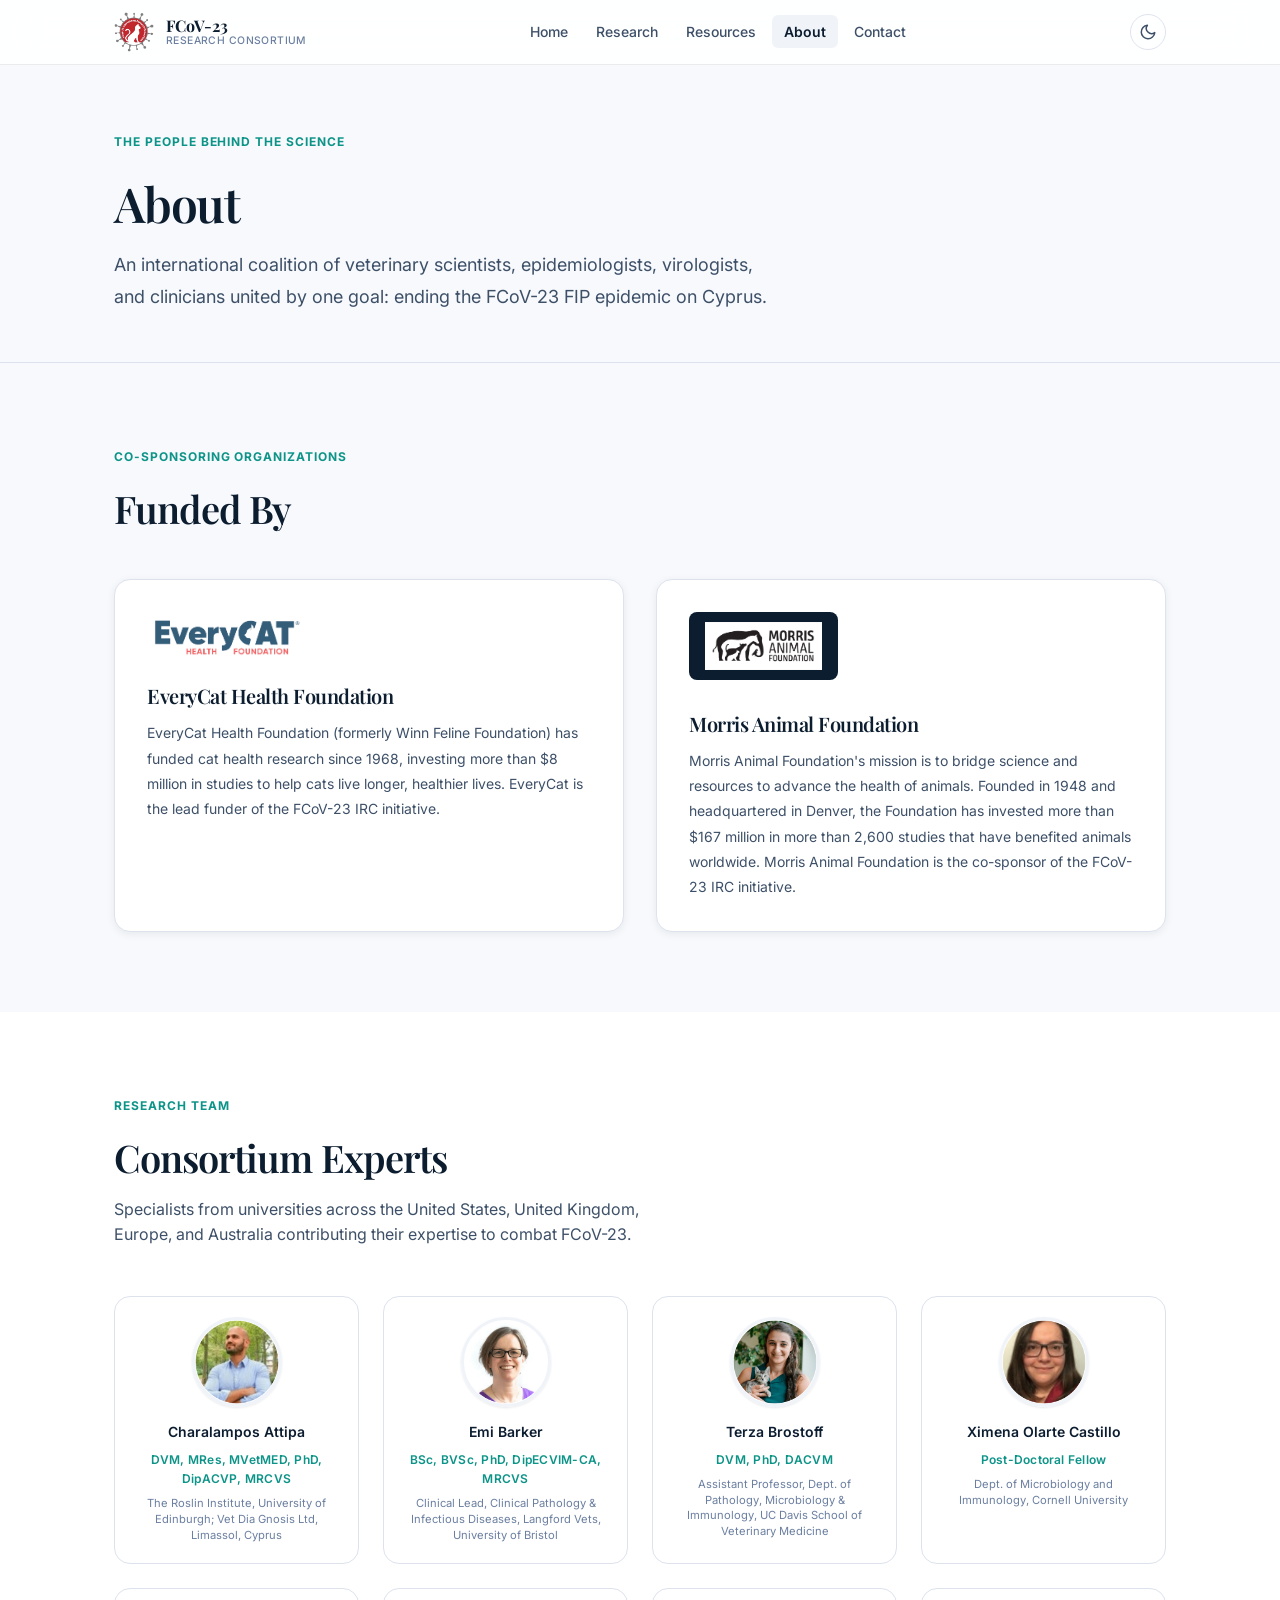
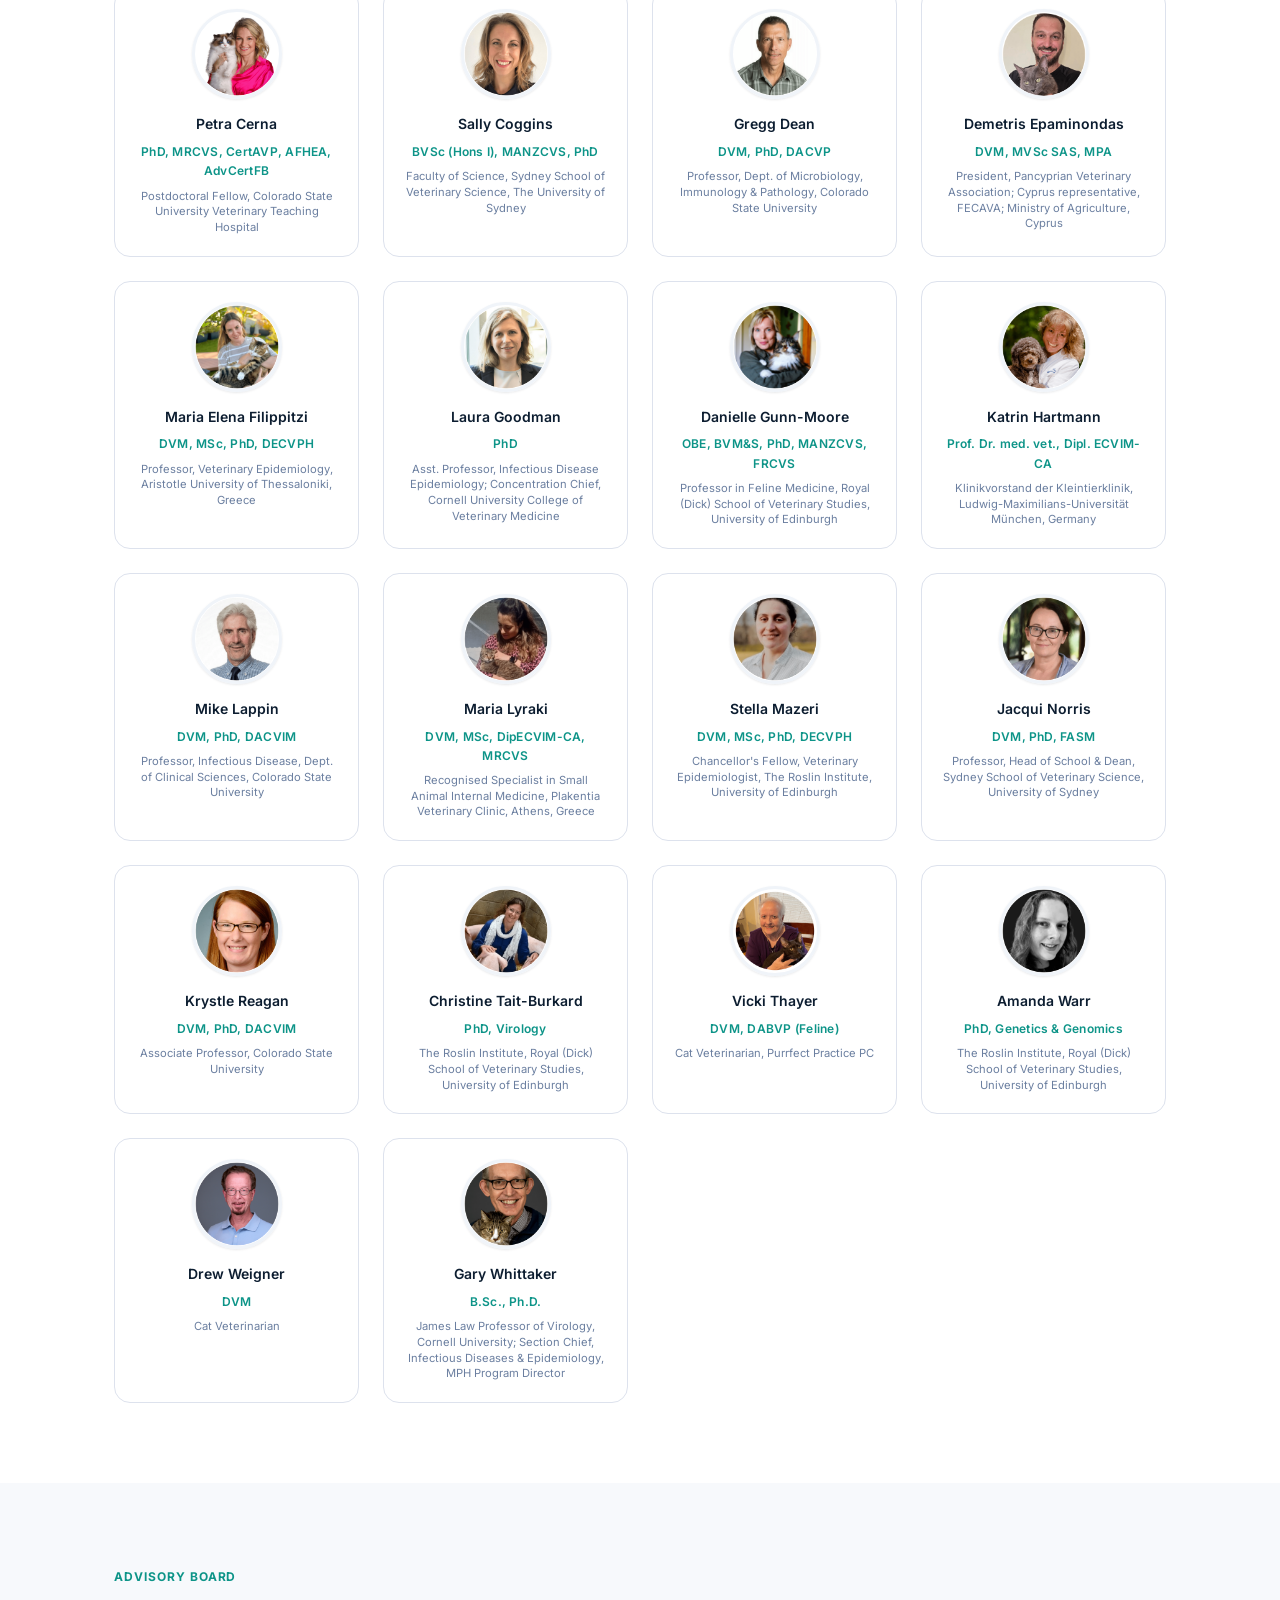
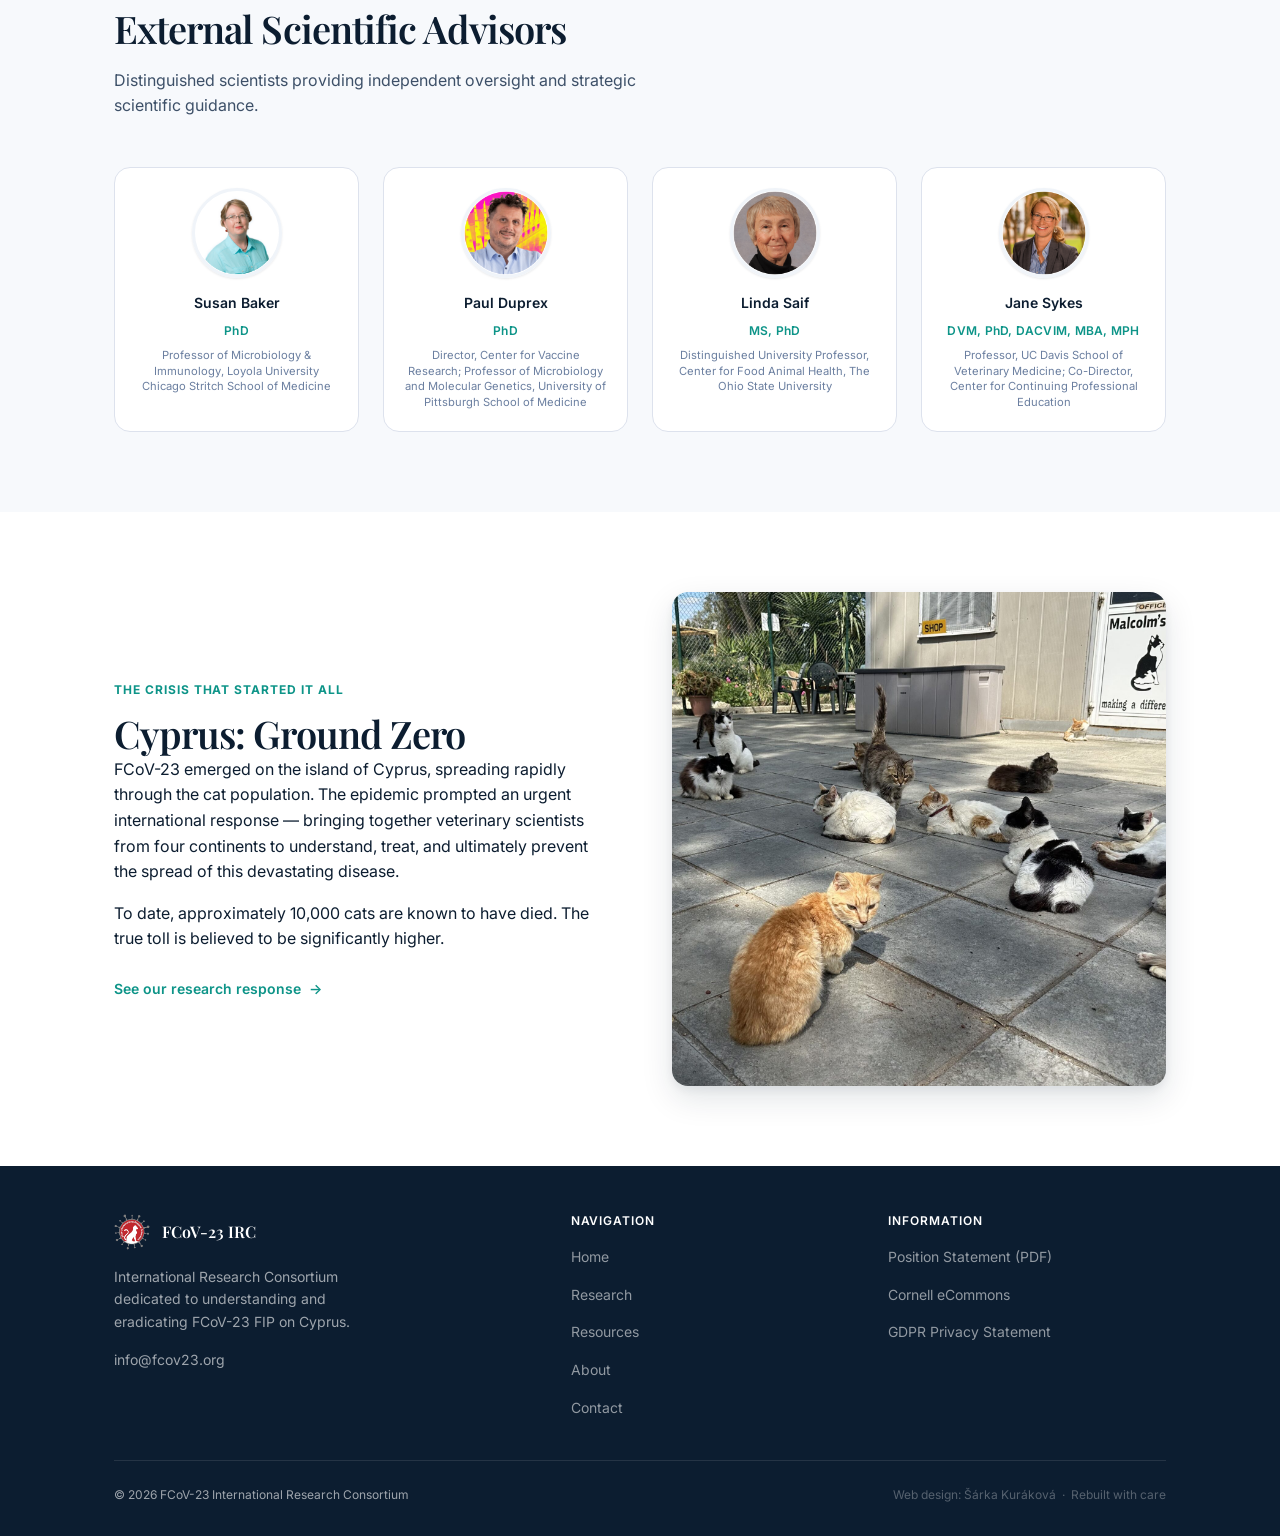
==== site/about.html @ 61767fc6 "Initial deploy: FCoV-23 IRC static site rebuild Clean static rebuild of fcov23.org — removes comprom" ====
<!DOCTYPE html>
<html lang="en" data-theme="light">
<head>
  <meta charset="UTF-8">
  <meta name="viewport" content="width=device-width, initial-scale=1">
  <title>About — FCoV-23 International Research Consortium</title>
  <meta name="description" content="Meet the 22+ international veterinary experts and scientific advisors forming the FCoV-23 International Research Consortium, co-sponsored by EveryCat and Morris Animal Foundation.">
  <meta property="og:title" content="About — FCoV-23 International Research Consortium">
  <meta property="og:description" content="Meet the international coalition of veterinary scientists united to end the FCoV-23 FIP epidemic on Cyprus.">
  <meta property="og:type" content="website">
  <meta property="og:url" content="https://fcov23.org/about.html">
  <meta property="og:image" content="https://fcov23.org/assets/images/Navrh-bez-nazvu-2-1.png">
  <meta property="og:site_name" content="FCoV-23 International Research Consortium">
  <meta name="theme-color" content="#0c1d30">
  <link rel="icon" href="assets/images/cropped-Navrh-bez-nazvu-2-1.png" type="image/png">
  <link rel="preconnect" href="https://fonts.googleapis.com">
  <link rel="preconnect" href="https://fonts.gstatic.com" crossorigin>
  <link rel="stylesheet" href="https://fonts.googleapis.com/css2?family=Inter:wght@300;400;500;600;700&family=Playfair+Display:ital,wght@0,500;0,600;0,700;1,500;1,600&display=swap">
  <link rel="stylesheet" href="assets/css/main.css">
  <link rel="stylesheet" href="assets/css/components.css">
  <script>(function(){var t=localStorage.getItem('fcov23-theme')||(window.matchMedia('(prefers-color-scheme: dark)').matches?'dark':'light');document.documentElement.setAttribute('data-theme',t);})();</script>
</head>
<body>

<nav class="site-nav" role="navigation" aria-label="Main navigation">
  <div class="container nav-inner">
    <a href="index.html" class="nav-logo" aria-label="FCoV-23 Home">
      <img src="assets/images/Navrh-bez-nazvu-2-1.png" alt="FCoV-23 IRC Logo" width="40" height="40">
      <div class="nav-logo-text">
        <span class="nav-logo-name">FCoV-23</span>
        <span class="nav-logo-sub">Research Consortium</span>
      </div>
    </a>
    <ul class="nav-links" id="nav-menu" role="list">
      <li><a href="index.html">Home</a></li>
      <li><a href="research.html">Research</a></li>
      <li><a href="resources.html">Resources</a></li>
      <li><a href="about.html" aria-current="page">About</a></li>
      <li><a href="contact.html">Contact</a></li>
    </ul>
    <div class="nav-actions">
      <button class="theme-toggle" aria-label="Switch to dark mode">
        <svg class="icon-moon" xmlns="http://www.w3.org/2000/svg" fill="none" viewBox="0 0 24 24" stroke="currentColor" stroke-width="2" aria-hidden="true"><path stroke-linecap="round" stroke-linejoin="round" d="M21 12.79A9 9 0 1111.21 3 7 7 0 0021 12.79z"/></svg>
        <svg class="icon-sun" xmlns="http://www.w3.org/2000/svg" fill="none" viewBox="0 0 24 24" stroke="currentColor" stroke-width="2" aria-hidden="true"><circle cx="12" cy="12" r="5"/><path stroke-linecap="round" d="M12 1v2M12 21v2M4.22 4.22l1.42 1.42M18.36 18.36l1.42 1.42M1 12h2M21 12h2M4.22 19.78l1.42-1.42M18.36 5.64l1.42-1.42"/></svg>
      </button>
      <button class="nav-hamburger" id="nav-hamburger" aria-label="Open menu" aria-expanded="false" aria-controls="nav-menu"><span></span><span></span><span></span></button>
    </div>
  </div>
</nav>

<header class="page-hero">
  <div class="container">
    <span class="eyebrow">The People Behind the Science</span>
    <h1>About</h1>
    <p class="lead">An international coalition of veterinary scientists, epidemiologists, virologists, and clinicians united by one goal: ending the FCoV-23 FIP epidemic on Cyprus.</p>
  </div>
</header>

<main>

  <!-- Sponsoring Organizations -->
  <section class="section section--subtle" aria-labelledby="sponsors-heading">
    <div class="container">
      <div class="section-header reveal">
        <span class="eyebrow">Co-sponsoring Organizations</span>
        <h2 id="sponsors-heading">Funded By</h2>
      </div>
      <div class="sponsors-grid">
        <div class="sponsor-card reveal">
          <div class="sponsor-logo-wrap">
            <img src="assets/images/EveryCat_full-color_Logo_Large.jpg" alt="EveryCat Health Foundation logo" height="48" loading="lazy">
          </div>
          <h3>EveryCat Health Foundation</h3>
          <p>EveryCat Health Foundation (formerly Winn Feline Foundation) has funded cat health research since 1968, investing more than $8 million in studies to help cats live longer, healthier lives. EveryCat is the lead funder of the FCoV-23 IRC initiative.</p>
        </div>
        <div class="sponsor-card reveal reveal-delay-1">
          <div class="sponsor-logo-wrap" style="background:#0c1d30;padding:10px 16px;border-radius:8px;display:inline-block">
            <img src="assets/images/MAF-Horiz-RGB_W.png" alt="Morris Animal Foundation logo" height="36" loading="lazy">
          </div>
          <h3>Morris Animal Foundation</h3>
          <p>Morris Animal Foundation's mission is to bridge science and resources to advance the health of animals. Founded in 1948 and headquartered in Denver, the Foundation has invested more than $167 million in more than 2,600 studies that have benefited animals worldwide. Morris Animal Foundation is the co-sponsor of the FCoV-23 IRC initiative.</p>
        </div>
      </div>
    </div>
  </section>

  <!-- Expert Team -->
  <section class="section" aria-labelledby="experts-heading">
    <div class="container">
      <div class="section-header reveal">
        <span class="eyebrow">Research Team</span>
        <h2 id="experts-heading">Consortium Experts</h2>
        <p>Specialists from universities across the United States, United Kingdom, Europe, and Australia contributing their expertise to combat FCoV-23.</p>
      </div>
      <div class="experts-grid">

        <article class="expert-card reveal">
          <img class="expert-photo" src="assets/images/13-min-1.png" alt="Dr. Charalampos Attipa" loading="lazy">
          <div class="expert-name">Charalampos Attipa</div>
          <div class="expert-creds">DVM, MRes, MVetMED, PhD, DipACVP, MRCVS</div>
          <div class="expert-inst">The Roslin Institute, University of Edinburgh; Vet Dia Gnosis Ltd, Limassol, Cyprus</div>
        </article>

        <article class="expert-card reveal reveal-delay-1">
          <img class="expert-photo" src="assets/images/20-min.png" alt="Dr. Emi Barker" loading="lazy">
          <div class="expert-name">Emi Barker</div>
          <div class="expert-creds">BSc, BVSc, PhD, DipECVIM-CA, MRCVS</div>
          <div class="expert-inst">Clinical Lead, Clinical Pathology &amp; Infectious Diseases, Langford Vets, University of Bristol</div>
        </article>

        <article class="expert-card reveal reveal-delay-2">
          <img class="expert-photo" src="assets/images/1-min-1.png" alt="Dr. Terza Brostoff" loading="lazy">
          <div class="expert-name">Terza Brostoff</div>
          <div class="expert-creds">DVM, PhD, DACVM</div>
          <div class="expert-inst">Assistant Professor, Dept. of Pathology, Microbiology &amp; Immunology, UC Davis School of Veterinary Medicine</div>
        </article>

        <article class="expert-card reveal">
          <img class="expert-photo" src="assets/images/12-min.png" alt="Dr. Ximena Olarte Castillo" loading="lazy">
          <div class="expert-name">Ximena Olarte Castillo</div>
          <div class="expert-creds">Post-Doctoral Fellow</div>
          <div class="expert-inst">Dept. of Microbiology and Immunology, Cornell University</div>
        </article>

        <article class="expert-card reveal reveal-delay-1">
          <img class="expert-photo" src="assets/images/3-min.png" alt="Dr. Petra Cerna" loading="lazy">
          <div class="expert-name">Petra Cerna</div>
          <div class="expert-creds">PhD, MRCVS, CertAVP, AFHEA, AdvCertFB</div>
          <div class="expert-inst">Postdoctoral Fellow, Colorado State University Veterinary Teaching Hospital</div>
        </article>

        <article class="expert-card reveal reveal-delay-2">
          <img class="expert-photo" src="assets/images/8-min-1.png" alt="Dr. Sally Coggins" loading="lazy">
          <div class="expert-name">Sally Coggins</div>
          <div class="expert-creds">BVSc (Hons I), MANZCVS, PhD</div>
          <div class="expert-inst">Faculty of Science, Sydney School of Veterinary Science, The University of Sydney</div>
        </article>

        <article class="expert-card reveal">
          <img class="expert-photo" src="assets/images/22-min.png" alt="Dr. Gregg Dean" loading="lazy">
          <div class="expert-name">Gregg Dean</div>
          <div class="expert-creds">DVM, PhD, DACVP</div>
          <div class="expert-inst">Professor, Dept. of Microbiology, Immunology &amp; Pathology, Colorado State University</div>
        </article>

        <article class="expert-card reveal reveal-delay-1">
          <img class="expert-photo" src="assets/images/vicki-min-e1760424133825.png" alt="Dr. Demetris Epaminondas" loading="lazy">
          <div class="expert-name">Demetris Epaminondas</div>
          <div class="expert-creds">DVM, MVSc SAS, MPA</div>
          <div class="expert-inst">President, Pancyprian Veterinary Association; Cyprus representative, FECAVA; Ministry of Agriculture, Cyprus</div>
        </article>

        <article class="expert-card reveal reveal-delay-2">
          <img class="expert-photo" src="assets/images/6-min.png" alt="Dr. Maria Elena Filippitzi" loading="lazy">
          <div class="expert-name">Maria Elena Filippitzi</div>
          <div class="expert-creds">DVM, MSc, PhD, DECVPH</div>
          <div class="expert-inst">Professor, Veterinary Epidemiology, Aristotle University of Thessaloniki, Greece</div>
        </article>

        <article class="expert-card reveal">
          <img class="expert-photo" src="assets/images/26-min-1.png" alt="Dr. Laura Goodman" loading="lazy">
          <div class="expert-name">Laura Goodman</div>
          <div class="expert-creds">PhD</div>
          <div class="expert-inst">Asst. Professor, Infectious Disease Epidemiology; Concentration Chief, Cornell University College of Veterinary Medicine</div>
        </article>

        <article class="expert-card reveal reveal-delay-1">
          <img class="expert-photo" src="assets/images/14-min.png" alt="Prof. Danielle Gunn-Moore" loading="lazy">
          <div class="expert-name">Danielle Gunn-Moore</div>
          <div class="expert-creds">OBE, BVM&amp;S, PhD, MANZCVS, FRCVS</div>
          <div class="expert-inst">Professor in Feline Medicine, Royal (Dick) School of Veterinary Studies, University of Edinburgh</div>
        </article>

        <article class="expert-card reveal reveal-delay-2">
          <img class="expert-photo" src="assets/images/27-min.png" alt="Prof. Katrin Hartmann" loading="lazy">
          <div class="expert-name">Katrin Hartmann</div>
          <div class="expert-creds">Prof. Dr. med. vet., Dipl. ECVIM-CA</div>
          <div class="expert-inst">Klinikvorstand der Kleintierklinik, Ludwig-Maximilians-Universität München, Germany</div>
        </article>

        <article class="expert-card reveal">
          <img class="expert-photo" src="assets/images/5-min.png" alt="Dr. Mike Lappin" loading="lazy">
          <div class="expert-name">Mike Lappin</div>
          <div class="expert-creds">DVM, PhD, DACVIM</div>
          <div class="expert-inst">Professor, Infectious Disease, Dept. of Clinical Sciences, Colorado State University</div>
        </article>

        <article class="expert-card reveal reveal-delay-1">
          <img class="expert-photo" src="assets/images/4-min.png" alt="Dr. Maria Lyraki" loading="lazy">
          <div class="expert-name">Maria Lyraki</div>
          <div class="expert-creds">DVM, MSc, DipECVIM-CA, MRCVS</div>
          <div class="expert-inst">Recognised Specialist in Small Animal Internal Medicine, Plakentia Veterinary Clinic, Athens, Greece</div>
        </article>

        <article class="expert-card reveal reveal-delay-2">
          <img class="expert-photo" src="assets/images/9-min-1.png" alt="Dr. Stella Mazeri" loading="lazy">
          <div class="expert-name">Stella Mazeri</div>
          <div class="expert-creds">DVM, MSc, PhD, DECVPH</div>
          <div class="expert-inst">Chancellor's Fellow, Veterinary Epidemiologist, The Roslin Institute, University of Edinburgh</div>
        </article>

        <article class="expert-card reveal">
          <img class="expert-photo" src="assets/images/23-min.png" alt="Prof. Jacqui Norris" loading="lazy">
          <div class="expert-name">Jacqui Norris</div>
          <div class="expert-creds">DVM, PhD, FASM</div>
          <div class="expert-inst">Professor, Head of School &amp; Dean, Sydney School of Veterinary Science, University of Sydney</div>
        </article>

        <article class="expert-card reveal reveal-delay-1">
          <img class="expert-photo" src="assets/images/25-min.png" alt="Dr. Krystle Reagan" loading="lazy">
          <div class="expert-name">Krystle Reagan</div>
          <div class="expert-creds">DVM, PhD, DACVIM</div>
          <div class="expert-inst">Associate Professor, Colorado State University</div>
        </article>

        <article class="expert-card reveal reveal-delay-2">
          <img class="expert-photo" src="assets/images/15-min.png" alt="Dr. Christine Tait-Burkard" loading="lazy">
          <div class="expert-name">Christine Tait-Burkard</div>
          <div class="expert-creds">PhD, Virology</div>
          <div class="expert-inst">The Roslin Institute, Royal (Dick) School of Veterinary Studies, University of Edinburgh</div>
        </article>

        <article class="expert-card reveal">
          <img class="expert-photo" src="assets/images/vicki-min-1.png" alt="Dr. Vicki Thayer" loading="lazy">
          <div class="expert-name">Vicki Thayer</div>
          <div class="expert-creds">DVM, DABVP (Feline)</div>
          <div class="expert-inst">Cat Veterinarian, Purrfect Practice PC</div>
        </article>

        <article class="expert-card reveal reveal-delay-1">
          <img class="expert-photo" src="assets/images/1-min.png" alt="Dr. Amanda Warr" loading="lazy">
          <div class="expert-name">Amanda Warr</div>
          <div class="expert-creds">PhD, Genetics &amp; Genomics</div>
          <div class="expert-inst">The Roslin Institute, Royal (Dick) School of Veterinary Studies, University of Edinburgh</div>
        </article>

        <article class="expert-card reveal reveal-delay-2">
          <img class="expert-photo" src="assets/images/19-min-1.png" alt="Dr. Drew Weigner" loading="lazy">
          <div class="expert-name">Drew Weigner</div>
          <div class="expert-creds">DVM</div>
          <div class="expert-inst">Cat Veterinarian</div>
        </article>

        <article class="expert-card reveal">
          <img class="expert-photo" src="assets/images/21-min.png" alt="Prof. Gary Whittaker" loading="lazy">
          <div class="expert-name">Gary Whittaker</div>
          <div class="expert-creds">B.Sc., Ph.D.</div>
          <div class="expert-inst">James Law Professor of Virology, Cornell University; Section Chief, Infectious Diseases &amp; Epidemiology, MPH Program Director</div>
        </article>

      </div>
    </div>
  </section>

  <!-- External Scientific Advisors -->
  <section class="section section--subtle" aria-labelledby="advisors-heading">
    <div class="container">
      <div class="section-header reveal">
        <span class="eyebrow">Advisory Board</span>
        <h2 id="advisors-heading">External Scientific Advisors</h2>
        <p>Distinguished scientists providing independent oversight and strategic scientific guidance.</p>
      </div>
      <div class="experts-grid" style="grid-template-columns:repeat(auto-fill,minmax(240px,1fr))">

        <article class="expert-card reveal">
          <img class="expert-photo" src="assets/images/5-min-1.png" alt="Dr. Susan Baker" loading="lazy">
          <div class="expert-name">Susan Baker</div>
          <div class="expert-creds">PhD</div>
          <div class="expert-inst">Professor of Microbiology &amp; Immunology, Loyola University Chicago Stritch School of Medicine</div>
        </article>

        <article class="expert-card reveal reveal-delay-1">
          <img class="expert-photo" src="assets/images/3-min-1-1.png" alt="Dr. Paul Duprex" loading="lazy">
          <div class="expert-name">Paul Duprex</div>
          <div class="expert-creds">PhD</div>
          <div class="expert-inst">Director, Center for Vaccine Research; Professor of Microbiology and Molecular Genetics, University of Pittsburgh School of Medicine</div>
        </article>

        <article class="expert-card reveal reveal-delay-2">
          <img class="expert-photo" src="assets/images/4-min-1.png" alt="Dr. Linda Saif" loading="lazy">
          <div class="expert-name">Linda Saif</div>
          <div class="expert-creds">MS, PhD</div>
          <div class="expert-inst">Distinguished University Professor, Center for Food Animal Health, The Ohio State University</div>
        </article>

        <article class="expert-card reveal">
          <img class="expert-photo" src="assets/images/2-min.png" alt="Dr. Jane Sykes" loading="lazy">
          <div class="expert-name">Jane Sykes</div>
          <div class="expert-creds">DVM, PhD, DACVIM, MBA, MPH</div>
          <div class="expert-inst">Professor, UC Davis School of Veterinary Medicine; Co-Director, Center for Continuing Professional Education</div>
        </article>

      </div>
    </div>
  </section>

  <!-- Malcolm's Cats -->
  <section class="section" aria-labelledby="crisis-heading">
    <div class="container">
      <div style="display:grid;grid-template-columns:1fr 1fr;gap:var(--sp-16);align-items:center">
        <div class="reveal">
          <span class="eyebrow">The Crisis That Started It All</span>
          <h2 id="crisis-heading">Cyprus: Ground Zero</h2>
          <p>FCoV-23 emerged on the island of Cyprus, spreading rapidly through the cat population. The epidemic prompted an urgent international response — bringing together veterinary scientists from four continents to understand, treat, and ultimately prevent the spread of this devastating disease.</p>
          <p style="margin-top:var(--sp-4)">To date, approximately 10,000 cats are known to have died. The true toll is believed to be significantly higher.</p>
          <div style="margin-top:var(--sp-6)">
            <a href="research.html" class="arrow-link">See our research response</a>
          </div>
        </div>
        <div class="reveal reveal-delay-1">
          <img src="assets/images/Malcolms-Cats-shelter-yard-min-scaled-e1741040428672.jpg"
               alt="Cats at a shelter in Cyprus affected by the FCoV-23 outbreak"
               loading="lazy"
               style="border-radius:var(--radius-lg);box-shadow:var(--shadow-lg);width:100%;object-fit:cover">
        </div>
      </div>
    </div>
  </section>

</main>

<footer class="site-footer" role="contentinfo">
  <div class="container">
    <div class="footer-grid">
      <div class="footer-brand">
        <div class="footer-logo-wrap">
          <img src="assets/images/Navrh-bez-nazvu-2-1.png" alt="FCoV-23 IRC" width="36" height="36">
          <span class="footer-org-name">FCoV-23 IRC</span>
        </div>
        <p class="footer-desc">International Research Consortium dedicated to understanding and eradicating FCoV-23 FIP on Cyprus.</p>
        <a href="mailto:info@fcov23.org" style="color:rgba(255,255,255,0.6);font-size:var(--text-sm)">info@fcov23.org</a>
      </div>
      <div class="footer-col">
        <h5>Navigation</h5>
        <ul>
          <li><a href="index.html">Home</a></li>
          <li><a href="research.html">Research</a></li>
          <li><a href="resources.html">Resources</a></li>
          <li><a href="about.html">About</a></li>
          <li><a href="contact.html">Contact</a></li>
        </ul>
      </div>
      <div class="footer-col">
        <h5>Information</h5>
        <ul>
          <li><a href="assets/pdfs/FCoV23-Position-Statement-1-Tx.pdf" target="_blank" rel="noopener">Position Statement (PDF)</a></li>
          <li><a href="https://ecommons.cornell.edu/items/3d0bdd33-0b9e-4d67-ad52-a718f9b3f040" target="_blank" rel="noopener">Cornell eCommons</a></li>
          <li><a href="resources.html#privacy">GDPR Privacy Statement</a></li>
        </ul>
      </div>
    </div>
    <div class="footer-bottom">
      <span>&copy; 2026 FCoV-23 International Research Consortium</span>
      <span class="footer-credit">Web design: Šárka Kuráková &nbsp;·&nbsp; Rebuilt with care</span>
    </div>
  </div>
</footer>

<script src="assets/js/main.js"></script>
</body>
</html>
---- site/assets/css/main.css ----
/* ==========================================================
   FCoV-23 — Base Styles & Layout
   ========================================================== */
@import 'tokens.css';

/* --- Reset --- */
*, *::before, *::after { box-sizing: border-box; margin: 0; padding: 0; }

html {
  font-size: 16px;
  scroll-behavior: smooth;
  -webkit-font-smoothing: antialiased;
  -moz-osx-font-smoothing: grayscale;
  text-rendering: optimizeLegibility;
}

body {
  font-family: var(--font-sans);
  font-size: var(--text-base);
  line-height: var(--leading-normal);
  color: var(--text-primary);
  background: var(--bg);
  transition: background var(--t-med) var(--ease-out),
              color var(--t-med) var(--ease-out);
  overflow-x: hidden;
}

img, video { display: block; max-width: 100%; height: auto; }
a { color: var(--link); text-decoration: none; transition: color var(--t-fast) var(--ease-out); }
a:hover { color: var(--link-hover); }
button { cursor: pointer; font-family: inherit; }
::selection { background: var(--accent-soft); color: var(--accent); }

/* --- Focus --- */
:focus-visible {
  outline: 2px solid var(--accent);
  outline-offset: 3px;
  border-radius: var(--radius-sm);
}

/* --- Scrollbar --- */
::-webkit-scrollbar { width: 8px; }
::-webkit-scrollbar-track { background: var(--bg-subtle); }
::-webkit-scrollbar-thumb { background: var(--border-strong); border-radius: 4px; }
::-webkit-scrollbar-thumb:hover { background: var(--text-muted); }

/* --- Container --- */
.container {
  width: 100%;
  max-width: var(--container);
  margin-inline: auto;
  padding-inline: var(--sp-6);
}
.container--sm { max-width: var(--container-sm); }
.container--lg { max-width: var(--container-lg); }

/* --- Section --- */
.section {
  padding-block: var(--section-y);
}
.section--subtle { background: var(--bg-subtle); }
.section--dark {
  background: var(--navy-900, #0c1d30);
  color: #fff;
}

/* --- Typography --- */
h1, h2, h3, h4, h5 {
  font-family: var(--font-display);
  font-weight: 600;
  line-height: var(--leading-tight);
  letter-spacing: var(--tracking-tight);
  color: var(--text-primary);
}
h1 { font-size: clamp(var(--text-3xl), 5vw, var(--text-5xl)); }
h2 { font-size: clamp(var(--text-2xl), 3.5vw, var(--text-4xl)); }
h3 { font-size: var(--text-xl); font-weight: 600; }
h4 { font-size: var(--text-lg); font-family: var(--font-sans); font-weight: 600; }
h5 { font-size: var(--text-base); font-family: var(--font-sans); font-weight: 600; }

p { max-width: 70ch; }
p + p { margin-top: var(--sp-4); }

.lead {
  font-size: var(--text-lg);
  line-height: var(--leading-loose);
  color: var(--text-secondary);
  max-width: 60ch;
}

.eyebrow {
  display: inline-block;
  font-family: var(--font-sans);
  font-size: var(--text-xs);
  font-weight: 700;
  letter-spacing: var(--tracking-wider);
  text-transform: uppercase;
  color: var(--accent);
  margin-bottom: var(--sp-3);
}

.section-header {
  margin-bottom: var(--sp-12);
}
.section-header h2 { margin-bottom: var(--sp-4); }
.section-header p { color: var(--text-secondary); }

/* --- Utility --- */
.text-center { text-align: center; }
.text-muted   { color: var(--text-muted); }
.sr-only {
  position: absolute; width: 1px; height: 1px;
  padding: 0; margin: -1px; overflow: hidden;
  clip: rect(0,0,0,0); border: 0;
}

/* --- Buttons --- */
.btn {
  display: inline-flex;
  align-items: center;
  gap: var(--sp-2);
  padding: 0.625rem var(--sp-5);
  border-radius: var(--radius-full);
  font-size: var(--text-sm);
  font-weight: 600;
  font-family: var(--font-sans);
  letter-spacing: 0.01em;
  border: none;
  transition: all var(--t-med) var(--ease-out);
  white-space: nowrap;
  text-decoration: none;
}
.btn--primary {
  background: var(--accent);
  color: #fff;
}
.btn--primary:hover {
  background: var(--accent-hover);
  color: #fff;
  transform: translateY(-1px);
  box-shadow: var(--shadow-md);
}
.btn--outline {
  background: transparent;
  color: var(--accent);
  border: 1.5px solid var(--accent);
}
.btn--outline:hover {
  background: var(--accent-soft);
  color: var(--accent-hover);
}
.btn--ghost {
  background: transparent;
  color: var(--text-secondary);
  padding-inline: var(--sp-3);
}
.btn--ghost:hover { color: var(--text-primary); background: var(--bg-subtle); }

/* Arrow link */
.arrow-link {
  display: inline-flex;
  align-items: center;
  gap: var(--sp-2);
  font-size: var(--text-sm);
  font-weight: 600;
  color: var(--accent);
  transition: gap var(--t-fast) var(--ease-out), color var(--t-fast);
}
.arrow-link::after { content: '→'; transition: transform var(--t-fast) var(--ease-out); }
.arrow-link:hover { color: var(--accent-hover); }
.arrow-link:hover::after { transform: translateX(4px); }

/* --- Divider --- */
hr {
  border: none;
  border-top: 1px solid var(--border);
  margin-block: var(--sp-8);
}

/* --- Motion --- */
@media (prefers-reduced-motion: reduce) {
  *, *::before, *::after {
    animation-duration: 0.01ms !important;
    transition-duration: 0.01ms !important;
  }
  html { scroll-behavior: auto; }
}
---- site/assets/css/components.css ----
/* ==========================================================
   FCoV-23 — Components
   ========================================================== */
@import 'tokens.css';

/* ---- Navigation ---- */
.site-nav {
  position: fixed;
  inset: 0 0 auto 0;
  z-index: 1000;
  background: var(--nav-bg);
  backdrop-filter: blur(20px);
  -webkit-backdrop-filter: blur(20px);
  border-bottom: 1px solid var(--nav-border);
  transition: background var(--t-med), border-color var(--t-med), box-shadow var(--t-med);
}
.site-nav.scrolled {
  box-shadow: var(--shadow-sm);
}

.nav-inner {
  display: flex;
  align-items: center;
  justify-content: space-between;
  height: 64px;
  gap: var(--sp-8);
}

.nav-logo {
  display: flex;
  align-items: center;
  gap: var(--sp-3);
  text-decoration: none;
  flex-shrink: 0;
}
.nav-logo img {
  width: 40px;
  height: 40px;
  object-fit: contain;
  border-radius: var(--radius-sm);
}
.nav-logo-text {
  display: flex;
  flex-direction: column;
  line-height: 1.15;
}
.nav-logo-name {
  font-family: var(--font-display);
  font-size: var(--text-base);
  font-weight: 700;
  color: var(--text-primary);
  letter-spacing: -0.01em;
}
.nav-logo-sub {
  font-size: 0.65rem;
  font-weight: 500;
  color: var(--text-muted);
  letter-spacing: var(--tracking-wide);
  text-transform: uppercase;
}

.nav-links {
  display: flex;
  align-items: center;
  gap: var(--sp-1);
  list-style: none;
}
.nav-links a {
  font-size: var(--text-sm);
  font-weight: 500;
  color: var(--text-secondary);
  padding: var(--sp-2) var(--sp-3);
  border-radius: var(--radius-sm);
  transition: color var(--t-fast), background var(--t-fast);
}
.nav-links a:hover,
.nav-links a[aria-current="page"] {
  color: var(--text-primary);
  background: var(--bg-surface-alt);
}
.nav-links a[aria-current="page"] { font-weight: 600; }

.nav-actions {
  display: flex;
  align-items: center;
  gap: var(--sp-3);
}

/* Theme toggle */
.theme-toggle {
  width: 36px;
  height: 36px;
  display: grid;
  place-items: center;
  border-radius: var(--radius-full);
  background: transparent;
  border: 1.5px solid var(--border);
  color: var(--text-secondary);
  transition: all var(--t-fast);
}
.theme-toggle:hover {
  background: var(--bg-surface-alt);
  color: var(--text-primary);
  border-color: var(--border-strong);
}
.theme-toggle svg { width: 18px; height: 18px; }
.icon-sun { display: none; }
.icon-moon { display: block; }
[data-theme="dark"] .icon-sun { display: block; }
[data-theme="dark"] .icon-moon { display: none; }

/* Mobile nav */
.nav-hamburger {
  display: none;
  width: 36px;
  height: 36px;
  flex-direction: column;
  justify-content: center;
  gap: 5px;
  border-radius: var(--radius-sm);
  background: transparent;
  border: 1.5px solid var(--border);
  padding: 8px;
  transition: background var(--t-fast);
}
.nav-hamburger span {
  display: block;
  width: 100%;
  height: 1.5px;
  background: var(--text-primary);
  border-radius: 2px;
  transition: transform var(--t-med) var(--ease-out), opacity var(--t-fast);
}
.nav-hamburger[aria-expanded="true"] span:nth-child(1) { transform: translateY(6.5px) rotate(45deg); }
.nav-hamburger[aria-expanded="true"] span:nth-child(2) { opacity: 0; }
.nav-hamburger[aria-expanded="true"] span:nth-child(3) { transform: translateY(-6.5px) rotate(-45deg); }

@media (max-width: 768px) {
  .nav-hamburger { display: flex; }
  .nav-links {
    display: none;
    position: absolute;
    top: 64px;
    left: 0; right: 0;
    background: var(--nav-bg);
    backdrop-filter: blur(20px);
    border-bottom: 1px solid var(--nav-border);
    flex-direction: column;
    padding: var(--sp-4) var(--sp-6);
    gap: var(--sp-1);
  }
  .nav-links.open { display: flex; }
  .nav-links a { padding: var(--sp-3) var(--sp-4); border-radius: var(--radius-md); }
  .nav-logo-text { display: none; }
}

/* ---- Hero ---- */
.hero {
  position: relative;
  min-height: 100svh;
  display: flex;
  flex-direction: column;
  justify-content: flex-end;
  padding-bottom: var(--sp-20);
  overflow: hidden;
  color: #fff;
}
.hero-bg {
  position: absolute;
  inset: 0;
  background-image: url('../images/cat_home.png');
  background-size: cover;
  background-position: center 30%;
  z-index: 0;
}
.hero-overlay {
  position: absolute;
  inset: 0;
  background: linear-gradient(
    to bottom,
    rgba(7,15,26,0.15) 0%,
    rgba(7,15,26,0.30) 40%,
    rgba(7,15,26,0.80) 75%,
    rgba(7,15,26,0.95) 100%
  );
  z-index: 1;
}
.hero-content {
  position: relative;
  z-index: 2;
  max-width: 760px;
}
.hero h1 {
  color: #fff;
  font-size: clamp(var(--text-4xl), 6vw, var(--text-6xl));
  font-weight: 700;
  margin-bottom: var(--sp-6);
}
.hero h1 em {
  display: block;
  font-style: italic;
  font-weight: 500;
  opacity: 0.85;
  font-size: 0.65em;
}
.hero-body {
  font-size: var(--text-lg);
  line-height: var(--leading-loose);
  color: rgba(255,255,255,0.85);
  max-width: 58ch;
  margin-bottom: var(--sp-8);
}
.hero-actions { display: flex; flex-wrap: wrap; gap: var(--sp-3); }

/* Scroll indicator */
.scroll-hint {
  position: absolute;
  bottom: var(--sp-8);
  right: var(--sp-8);
  z-index: 2;
  display: flex;
  flex-direction: column;
  align-items: center;
  gap: var(--sp-2);
  color: rgba(255,255,255,0.5);
  font-size: var(--text-xs);
  letter-spacing: var(--tracking-wider);
  text-transform: uppercase;
}
.scroll-hint svg {
  width: 20px; height: 20px;
  animation: bounce 2s ease infinite;
}
@keyframes bounce {
  0%,100% { transform: translateY(0); }
  50% { transform: translateY(6px); }
}

/* ---- Stats Bar ---- */
.stats-bar {
  background: var(--color-navy-900, #0c1d30);
  color: #fff;
  padding-block: var(--sp-6);
}
[data-theme="dark"] .stats-bar { background: var(--bg-surface); border-top: 1px solid var(--border); }
.stats-grid {
  display: grid;
  grid-template-columns: repeat(auto-fit, minmax(160px, 1fr));
  gap: var(--sp-6);
}
.stat-item { text-align: center; }
.stat-number {
  font-family: var(--font-display);
  font-size: var(--text-3xl);
  font-weight: 700;
  color: var(--color-teal-400);
  letter-spacing: var(--tracking-tight);
  line-height: 1;
}
.stat-label {
  font-size: var(--text-xs);
  font-weight: 500;
  letter-spacing: var(--tracking-wide);
  text-transform: uppercase;
  color: rgba(255,255,255,0.55);
  margin-top: var(--sp-2);
}
[data-theme="dark"] .stat-label { color: var(--text-muted); }

/* ---- Section Headers ---- */
.section-header { max-width: 660px; margin-bottom: var(--sp-12); }
.section-header.centered { margin-inline: auto; text-align: center; }
.section-header.centered p { margin-inline: auto; }
.section-header h2 { margin-block: var(--sp-2) var(--sp-4); }
.section-header p { color: var(--text-secondary); max-width: 58ch; }

/* ---- Cards ---- */
.card {
  background: var(--bg-surface);
  border: 1px solid var(--border);
  border-radius: var(--radius-lg);
  padding: var(--sp-8);
  box-shadow: var(--shadow-card);
  transition: box-shadow var(--t-med), border-color var(--t-med), transform var(--t-med);
}
.card:hover {
  box-shadow: var(--shadow-md);
  border-color: var(--border-strong);
  transform: translateY(-2px);
}
.card-icon {
  width: 48px; height: 48px;
  display: grid; place-items: center;
  background: var(--accent-soft);
  color: var(--accent);
  border-radius: var(--radius-md);
  margin-bottom: var(--sp-5);
}
.card-icon svg { width: 24px; height: 24px; }
.card h3 { margin-bottom: var(--sp-3); }
.card p { color: var(--text-secondary); font-size: var(--text-sm); }

/* ---- Position Statement Cards ---- */
.statement-card {
  background: var(--bg-surface);
  border: 1px solid var(--border);
  border-left: 4px solid var(--accent);
  border-radius: var(--radius-lg);
  padding: var(--sp-8);
  box-shadow: var(--shadow-card);
}
.statement-card h3 { margin-bottom: var(--sp-4); }
.statement-card p { color: var(--text-secondary); line-height: var(--leading-loose); }

/* ---- Expert Cards ---- */
.experts-grid {
  display: grid;
  grid-template-columns: repeat(auto-fill, minmax(200px, 1fr));
  gap: var(--sp-6);
}
.expert-card {
  background: var(--bg-surface);
  border: 1px solid var(--border);
  border-radius: var(--radius-lg);
  padding: var(--sp-5);
  text-align: center;
  transition: box-shadow var(--t-med), border-color var(--t-med), transform var(--t-med);
}
.expert-card:hover {
  box-shadow: var(--shadow-md);
  border-color: var(--accent);
  transform: translateY(-3px);
}
.expert-photo {
  width: 90px; height: 90px;
  border-radius: var(--radius-full);
  object-fit: cover;
  object-position: top;
  margin: 0 auto var(--sp-4);
  border: 3px solid var(--bg-surface-alt);
  box-shadow: var(--shadow-sm);
}
.expert-name {
  font-family: var(--font-sans);
  font-size: var(--text-sm);
  font-weight: 600;
  color: var(--text-primary);
  line-height: var(--leading-snug);
  margin-bottom: var(--sp-2);
}
.expert-creds {
  font-size: var(--text-xs);
  color: var(--accent);
  font-weight: 600;
  letter-spacing: 0.02em;
  margin-bottom: var(--sp-2);
}
.expert-inst {
  font-size: 0.7rem;
  color: var(--text-muted);
  line-height: 1.4;
}

/* ---- Resource Cards ---- */
.resource-list { display: flex; flex-direction: column; gap: var(--sp-4); }
.resource-card {
  display: flex;
  align-items: flex-start;
  gap: var(--sp-5);
  background: var(--bg-surface);
  border: 1px solid var(--border);
  border-radius: var(--radius-lg);
  padding: var(--sp-5) var(--sp-6);
  transition: box-shadow var(--t-med), border-color var(--t-med);
}
.resource-card:hover { box-shadow: var(--shadow-md); border-color: var(--border-strong); }
.resource-badge {
  flex-shrink: 0;
  width: 44px; height: 44px;
  display: grid; place-items: center;
  background: var(--accent-soft);
  color: var(--accent);
  border-radius: var(--radius-md);
}
.resource-badge svg { width: 22px; height: 22px; }
.resource-body { flex: 1; min-width: 0; }
.resource-source {
  font-size: var(--text-xs);
  font-weight: 700;
  letter-spacing: var(--tracking-wide);
  text-transform: uppercase;
  color: var(--accent);
  margin-bottom: var(--sp-1);
}
.resource-title {
  font-size: var(--text-base);
  font-weight: 600;
  color: var(--text-primary);
  line-height: var(--leading-snug);
  margin-bottom: var(--sp-2);
}
.resource-desc { font-size: var(--text-sm); color: var(--text-secondary); }

/* ---- Research Scope Grid ---- */
.research-grid {
  display: grid;
  grid-template-columns: repeat(auto-fill, minmax(280px, 1fr));
  gap: var(--sp-6);
}
.research-card {
  background: var(--bg-surface);
  border: 1px solid var(--border);
  border-radius: var(--radius-lg);
  padding: var(--sp-6);
  transition: box-shadow var(--t-med), border-color var(--t-med), transform var(--t-med);
}
.research-card:hover {
  box-shadow: var(--shadow-md);
  border-color: var(--accent);
  transform: translateY(-2px);
}
.research-card-header {
  display: flex;
  align-items: center;
  gap: var(--sp-3);
  margin-bottom: var(--sp-5);
}
.research-icon {
  width: 44px; height: 44px;
  display: grid; place-items: center;
  background: var(--accent-soft);
  color: var(--accent);
  border-radius: var(--radius-md);
  flex-shrink: 0;
}
.research-icon svg { width: 22px; height: 22px; }
.research-card h3 { font-size: var(--text-lg); }
.research-card ul { list-style: none; display: flex; flex-direction: column; gap: var(--sp-2); }
.research-card li {
  font-size: var(--text-sm);
  color: var(--text-secondary);
  padding-left: var(--sp-4);
  position: relative;
  line-height: var(--leading-snug);
}
.research-card li::before {
  content: '';
  position: absolute;
  left: 0; top: 0.45em;
  width: 6px; height: 6px;
  border-radius: var(--radius-full);
  background: var(--accent);
  opacity: 0.5;
}

/* ---- Funder Logos ---- */
.funders-row {
  display: flex;
  flex-wrap: wrap;
  align-items: center;
  justify-content: center;
  gap: var(--sp-10);
  padding: var(--sp-8) 0;
}
.funder-logo {
  display: flex;
  align-items: center;
  opacity: 0.8;
  transition: opacity var(--t-fast);
  filter: grayscale(20%);
}
.funder-logo:hover { opacity: 1; filter: none; }
.funder-logo img { height: 48px; width: auto; object-fit: contain; }
[data-theme="dark"] .funder-logo img { filter: brightness(1.1); }

/* ---- Contact Form ---- */
.contact-grid {
  display: grid;
  grid-template-columns: 1fr 2fr;
  gap: var(--sp-16);
  align-items: start;
}
@media (max-width: 768px) { .contact-grid { grid-template-columns: 1fr; } }

.contact-info-block h3 { margin-bottom: var(--sp-4); }
.contact-detail {
  display: flex;
  align-items: center;
  gap: var(--sp-3);
  margin-bottom: var(--sp-4);
  color: var(--text-secondary);
  font-size: var(--text-sm);
}
.contact-detail svg { width: 18px; height: 18px; color: var(--accent); flex-shrink: 0; }
.contact-detail a { color: var(--accent); }
.contact-detail a:hover { color: var(--accent-hover); }

.contact-form { display: flex; flex-direction: column; gap: var(--sp-5); }
.form-row { display: grid; grid-template-columns: 1fr 1fr; gap: var(--sp-5); }
@media (max-width: 600px) { .form-row { grid-template-columns: 1fr; } }
.form-field { display: flex; flex-direction: column; gap: var(--sp-2); }
.form-field label {
  font-size: var(--text-sm);
  font-weight: 600;
  color: var(--text-secondary);
}
.form-field input,
.form-field textarea,
.form-field select {
  width: 100%;
  padding: var(--sp-3) var(--sp-4);
  background: var(--bg-subtle);
  border: 1.5px solid var(--border);
  border-radius: var(--radius-md);
  font-size: var(--text-sm);
  font-family: var(--font-sans);
  color: var(--text-primary);
  transition: border-color var(--t-fast), box-shadow var(--t-fast);
  appearance: none;
}
.form-field input:focus,
.form-field textarea:focus,
.form-field select:focus {
  outline: none;
  border-color: var(--accent);
  box-shadow: 0 0 0 3px rgba(13,148,136,0.12);
}
.form-field textarea { min-height: 140px; resize: vertical; }

/* ---- Sponsor Org Cards ---- */
.sponsors-grid {
  display: grid;
  grid-template-columns: repeat(auto-fit, minmax(300px, 1fr));
  gap: var(--sp-8);
}
.sponsor-card {
  background: var(--bg-surface);
  border: 1px solid var(--border);
  border-radius: var(--radius-lg);
  padding: var(--sp-8);
  box-shadow: var(--shadow-card);
}
.sponsor-logo-wrap { margin-bottom: var(--sp-6); }
.sponsor-logo-wrap img { height: 48px; width: auto; object-fit: contain; }
[data-theme="dark"] .sponsor-logo-wrap img { filter: invert(1) brightness(0.85); }
.sponsor-card h3 { font-size: var(--text-xl); margin-bottom: var(--sp-3); }
.sponsor-card p { font-size: var(--text-sm); color: var(--text-secondary); line-height: var(--leading-loose); }

/* ---- Page Hero (inner pages) ---- */
.page-hero {
  padding-top: calc(64px + var(--sp-16));
  padding-bottom: var(--sp-12);
  background: var(--bg-subtle);
  border-bottom: 1px solid var(--border);
}
.page-hero .eyebrow { color: var(--accent); }
.page-hero h1 { font-size: clamp(var(--text-3xl), 4.5vw, var(--text-5xl)); margin-block: var(--sp-3) var(--sp-4); }
.page-hero .lead { color: var(--text-secondary); }

/* ---- Spike Protein Feature ---- */
.spike-feature {
  display: grid;
  grid-template-columns: 1fr 1fr;
  gap: var(--sp-16);
  align-items: center;
}
@media (max-width: 768px) { .spike-feature { grid-template-columns: 1fr; } }
.spike-image {
  border-radius: var(--radius-lg);
  box-shadow: var(--shadow-lg);
  width: 100%;
  object-fit: contain;
  background: #0c1d30;
  padding: var(--sp-4);
}
.spike-caption {
  font-size: var(--text-xs);
  color: var(--text-muted);
  margin-top: var(--sp-3);
  line-height: 1.5;
}

/* ---- Page Footer ---- */
.site-footer {
  background: var(--color-navy-900, #0c1d30);
  color: rgba(255,255,255,0.6);
  padding-block: var(--sp-12) var(--sp-8);
}
[data-theme="dark"] .site-footer { background: var(--bg-subtle); border-top: 1px solid var(--border); }
.footer-grid {
  display: grid;
  grid-template-columns: 1.5fr 1fr 1fr;
  gap: var(--sp-10);
  margin-bottom: var(--sp-10);
}
@media (max-width: 768px) {
  .footer-grid { grid-template-columns: 1fr 1fr; }
}
@media (max-width: 480px) {
  .footer-grid { grid-template-columns: 1fr; }
}
.footer-brand { display: flex; flex-direction: column; gap: var(--sp-4); }
.footer-logo-wrap { display: flex; align-items: center; gap: var(--sp-3); }
.footer-logo-wrap img { width: 36px; height: 36px; object-fit: contain; border-radius: 6px; }
.footer-org-name {
  font-family: var(--font-display);
  font-size: var(--text-base);
  font-weight: 600;
  color: #fff;
}
.footer-tagline {
  font-size: var(--text-xs);
  color: rgba(255,255,255,0.4);
  letter-spacing: var(--tracking-wide);
  text-transform: uppercase;
}
.footer-desc { font-size: var(--text-sm); max-width: 30ch; }

.footer-col h5 {
  color: #fff;
  font-family: var(--font-sans);
  font-size: var(--text-xs);
  letter-spacing: var(--tracking-wider);
  text-transform: uppercase;
  margin-bottom: var(--sp-4);
}
.footer-col ul { list-style: none; display: flex; flex-direction: column; gap: var(--sp-3); }
.footer-col a {
  font-size: var(--text-sm);
  color: rgba(255,255,255,0.55);
  transition: color var(--t-fast);
}
.footer-col a:hover { color: #fff; }

.footer-bottom {
  display: flex;
  flex-wrap: wrap;
  justify-content: space-between;
  align-items: center;
  gap: var(--sp-4);
  padding-top: var(--sp-6);
  border-top: 1px solid rgba(255,255,255,0.1);
  font-size: var(--text-xs);
}
[data-theme="dark"] .footer-bottom { border-top-color: var(--border); }
.footer-bottom a { color: rgba(255,255,255,0.5); }
.footer-bottom a:hover { color: #fff; }
.footer-credit { color: rgba(255,255,255,0.3); }

/* ---- Animate on scroll ---- */
.reveal {
  opacity: 0;
  transform: translateY(20px);
  transition: opacity var(--t-slow) var(--ease-out),
              transform var(--t-slow) var(--ease-out);
}
.reveal.visible { opacity: 1; transform: none; }
.reveal-delay-1 { transition-delay: 80ms; }
.reveal-delay-2 { transition-delay: 160ms; }
.reveal-delay-3 { transition-delay: 240ms; }

/* ---- Blog Placeholder ---- */
.coming-soon {
  text-align: center;
  padding: var(--sp-24) var(--sp-6);
}
.coming-soon svg {
  width: 64px; height: 64px;
  color: var(--border-strong);
  margin: 0 auto var(--sp-6);
}
.coming-soon h2 { margin-bottom: var(--sp-4); }
.coming-soon p { color: var(--text-muted); margin-inline: auto; }

/* ---- Genomic Sequencing Banner ---- */
.genomic-banner {
  background: linear-gradient(135deg, var(--accent), var(--color-navy-700, #1e3a5f));
  color: #fff;
  border-radius: var(--radius-xl);
  padding: var(--sp-10) var(--sp-12);
  display: grid;
  grid-template-columns: 1fr auto;
  gap: var(--sp-8);
  align-items: center;
  margin-bottom: var(--sp-10);
}
@media (max-width: 640px) { .genomic-banner { grid-template-columns: 1fr; } }
.genomic-banner h2 { color: #fff; margin-bottom: var(--sp-3); }
.genomic-banner p { color: rgba(255,255,255,0.8); max-width: 52ch; }
.btn--white {
  background: #fff;
  color: var(--accent);
  font-weight: 700;
}
.btn--white:hover {
  background: rgba(255,255,255,0.9);
  color: var(--accent-hover);
  transform: translateY(-1px);
  box-shadow: 0 4px 16px rgba(0,0,0,0.2);
}
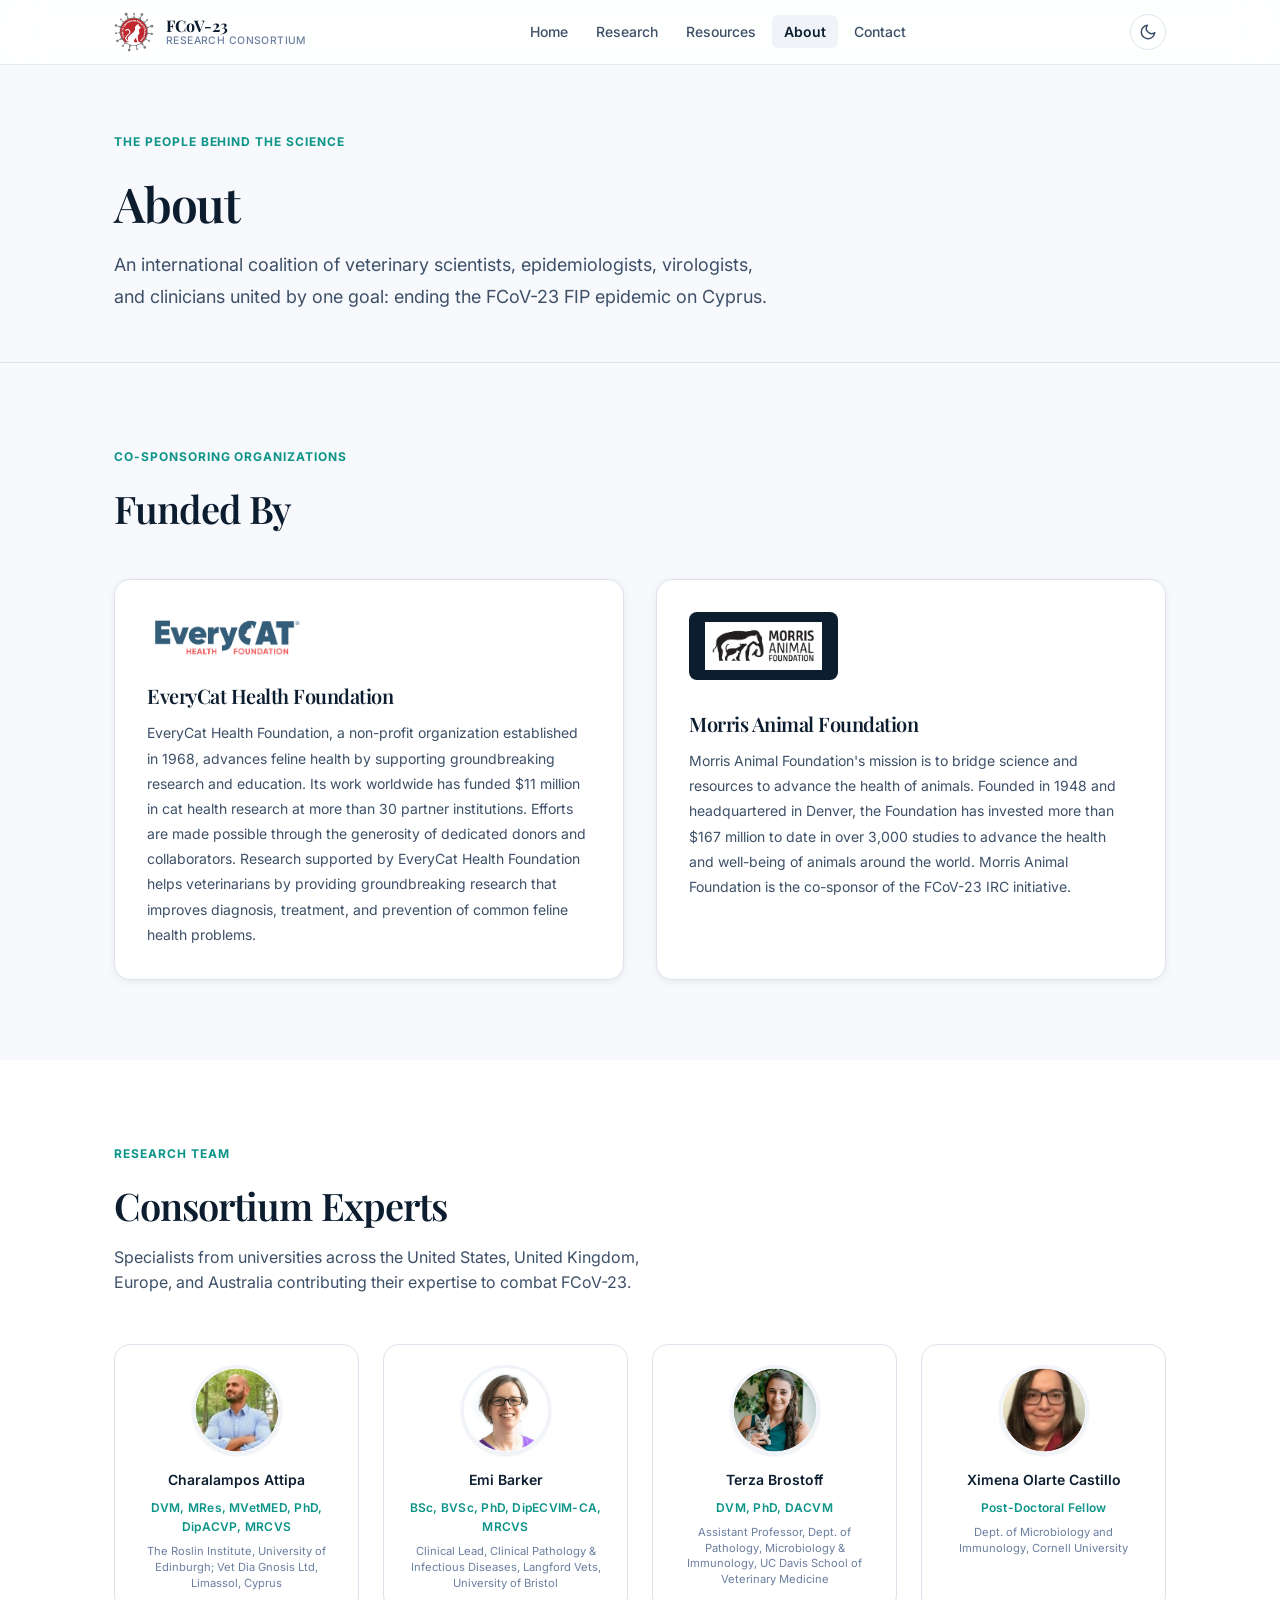
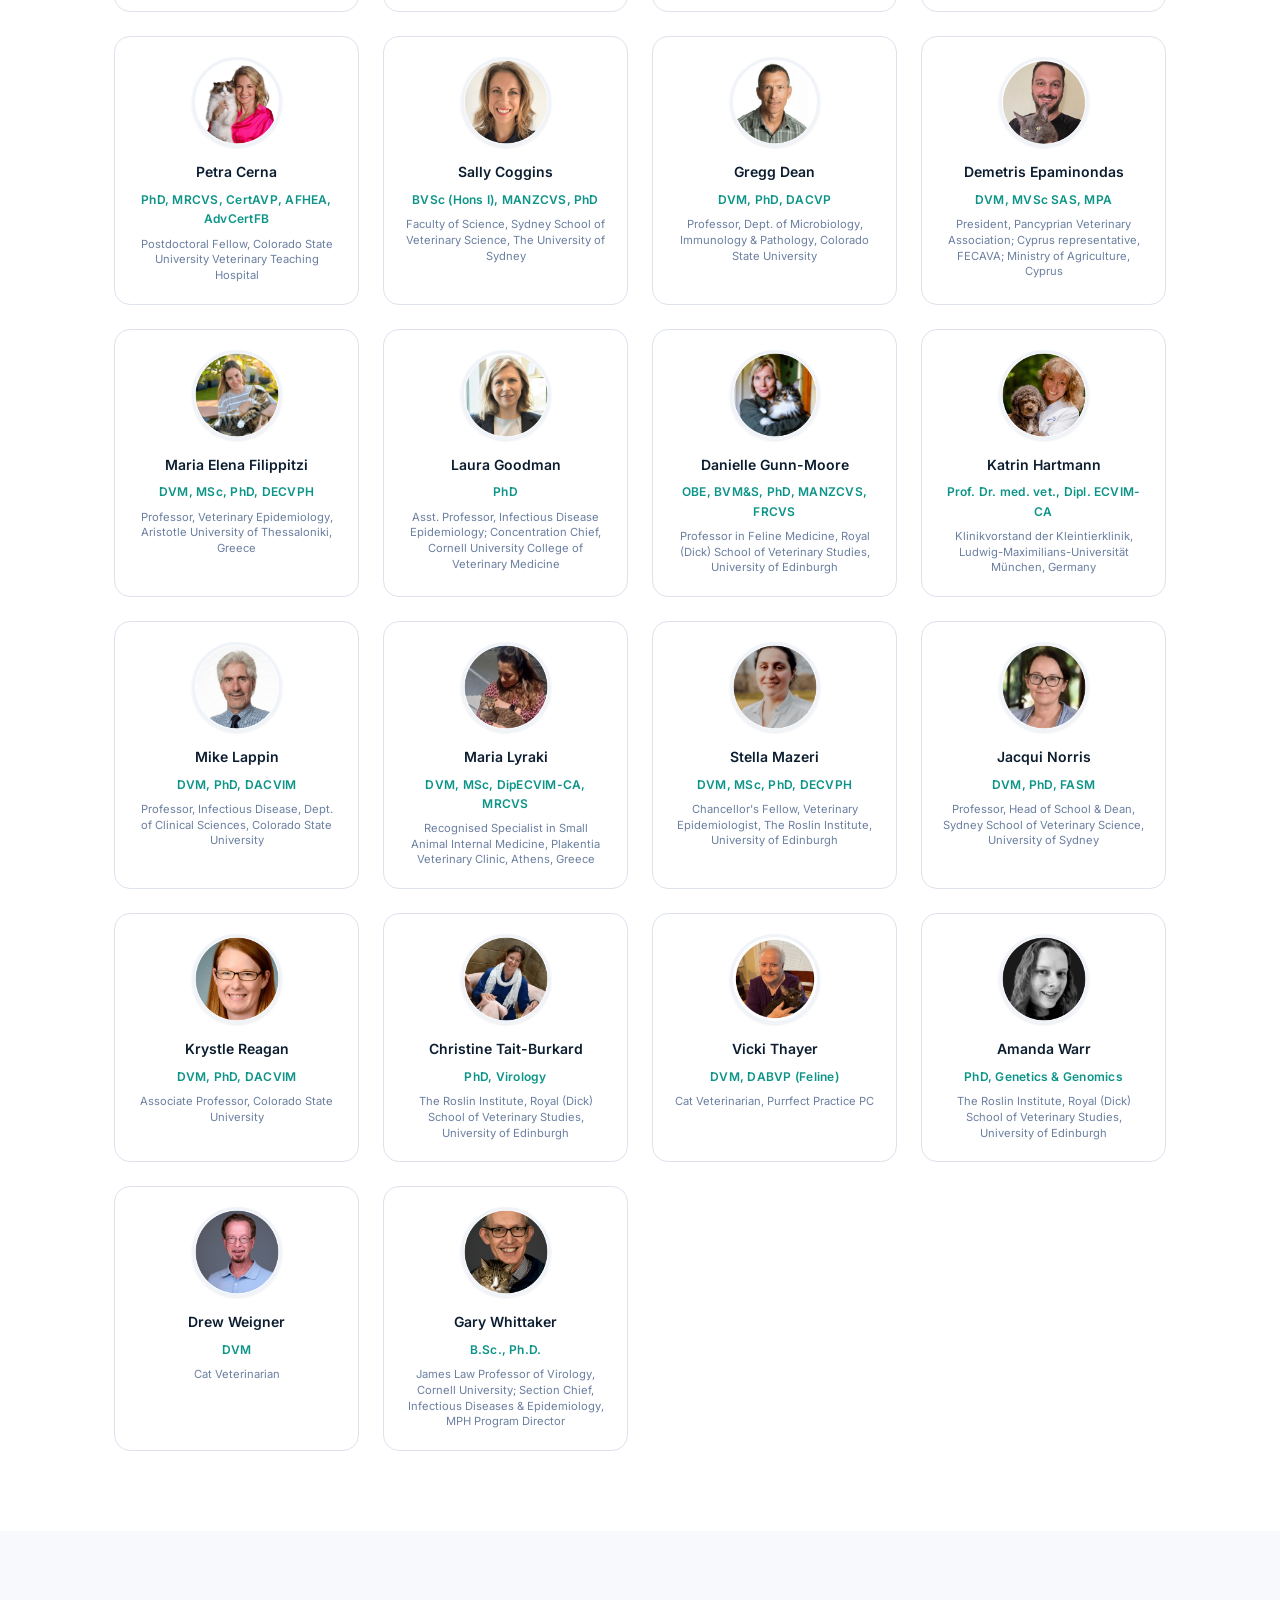
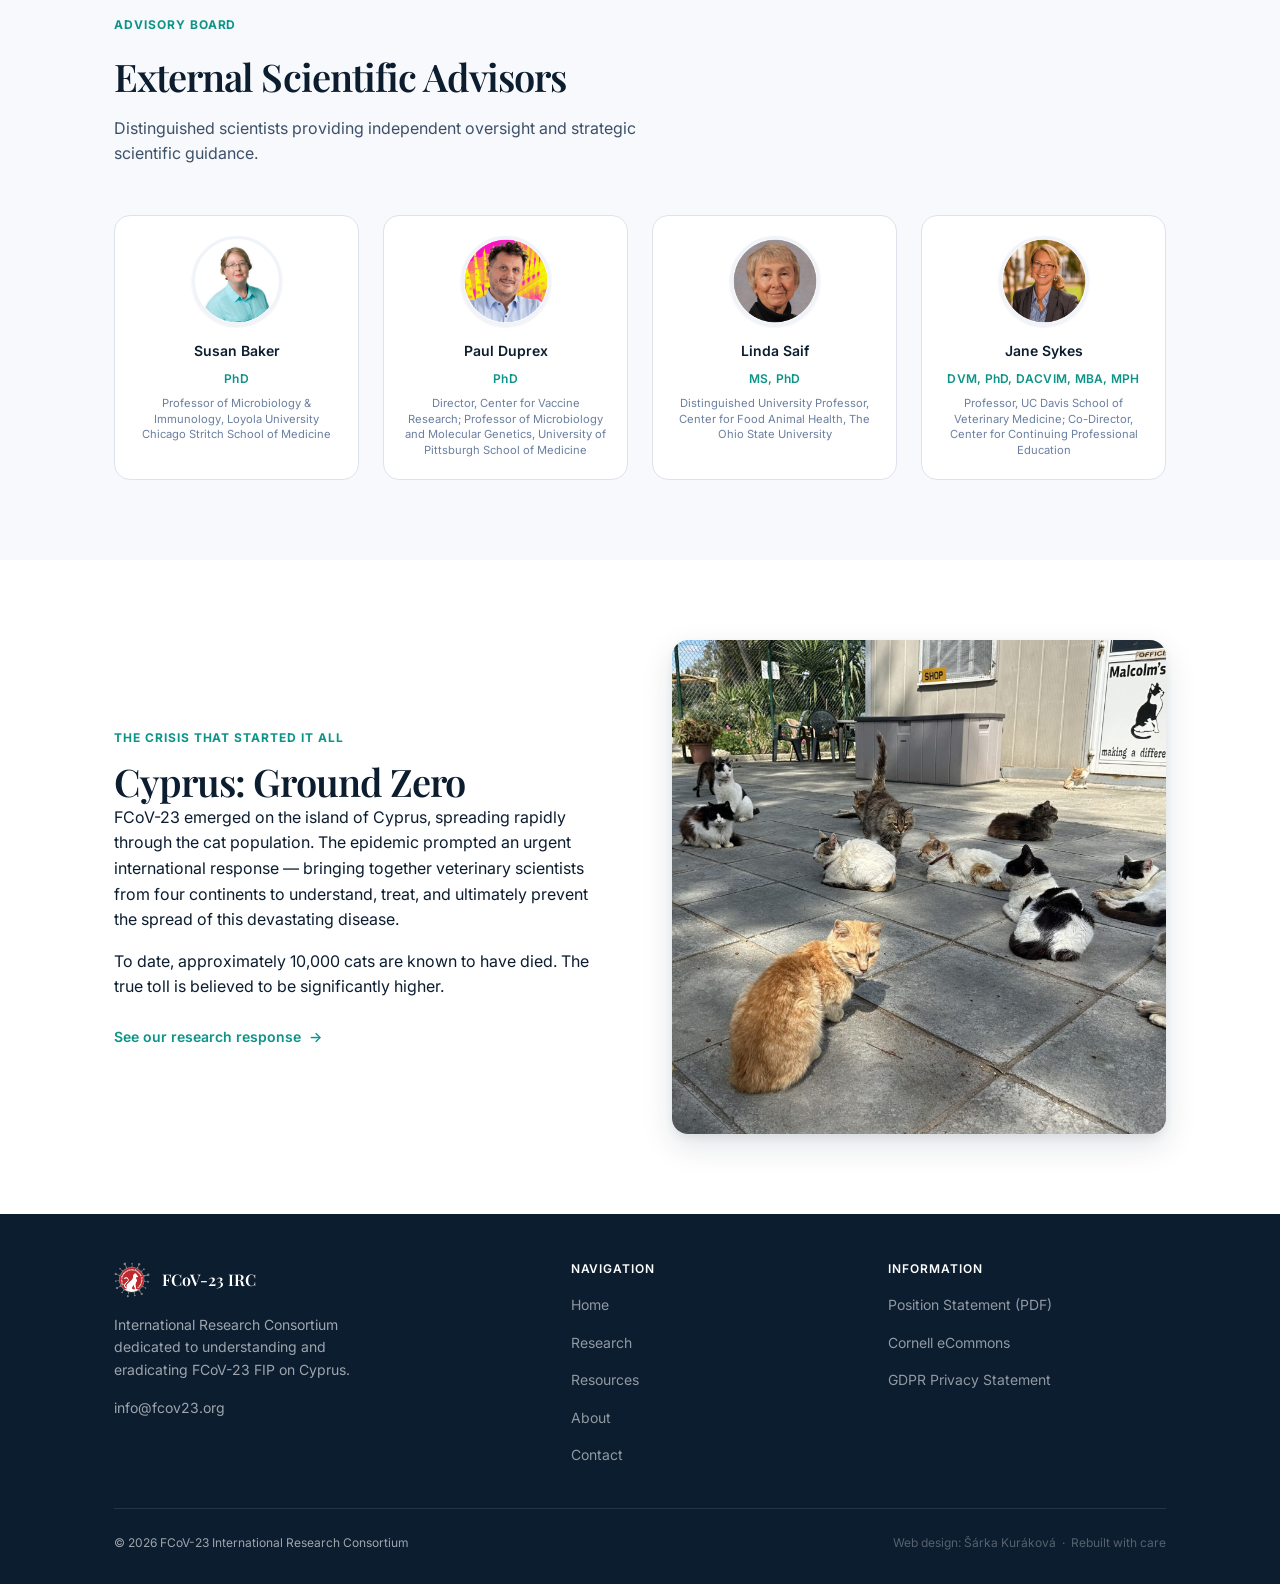
==== commit 40e4a79b: "Restore original content parity with fcov23.org - Home: restore full mission intro paragraph (Cyprus" ====
--- a/site/about.html
+++ b/site/about.html
@@ -71,14 +71,14 @@
             <img src="assets/images/EveryCat_full-color_Logo_Large.jpg" alt="EveryCat Health Foundation logo" height="48" loading="lazy">
           </div>
           <h3>EveryCat Health Foundation</h3>
-          <p>EveryCat Health Foundation (formerly Winn Feline Foundation) has funded cat health research since 1968, investing more than $8 million in studies to help cats live longer, healthier lives. EveryCat is the lead funder of the FCoV-23 IRC initiative.</p>
+          <p>EveryCat Health Foundation, a non-profit organization established in 1968, advances feline health by supporting groundbreaking research and education. Its work worldwide has funded $11 million in cat health research at more than 30 partner institutions. Efforts are made possible through the generosity of dedicated donors and collaborators. Research supported by EveryCat Health Foundation helps veterinarians by providing groundbreaking research that improves diagnosis, treatment, and prevention of common feline health problems.</p>
         </div>
         <div class="sponsor-card reveal reveal-delay-1">
           <div class="sponsor-logo-wrap" style="background:#0c1d30;padding:10px 16px;border-radius:8px;display:inline-block">
             <img src="assets/images/MAF-Horiz-RGB_W.png" alt="Morris Animal Foundation logo" height="36" loading="lazy">
           </div>
           <h3>Morris Animal Foundation</h3>
-          <p>Morris Animal Foundation's mission is to bridge science and resources to advance the health of animals. Founded in 1948 and headquartered in Denver, the Foundation has invested more than $167 million in more than 2,600 studies that have benefited animals worldwide. Morris Animal Foundation is the co-sponsor of the FCoV-23 IRC initiative.</p>
+          <p>Morris Animal Foundation's mission is to bridge science and resources to advance the health of animals. Founded in 1948 and headquartered in Denver, the Foundation has invested more than $167 million to date in over 3,000 studies to advance the health and well-being of animals around the world. Morris Animal Foundation is the co-sponsor of the FCoV-23 IRC initiative.</p>
         </div>
       </div>
     </div>
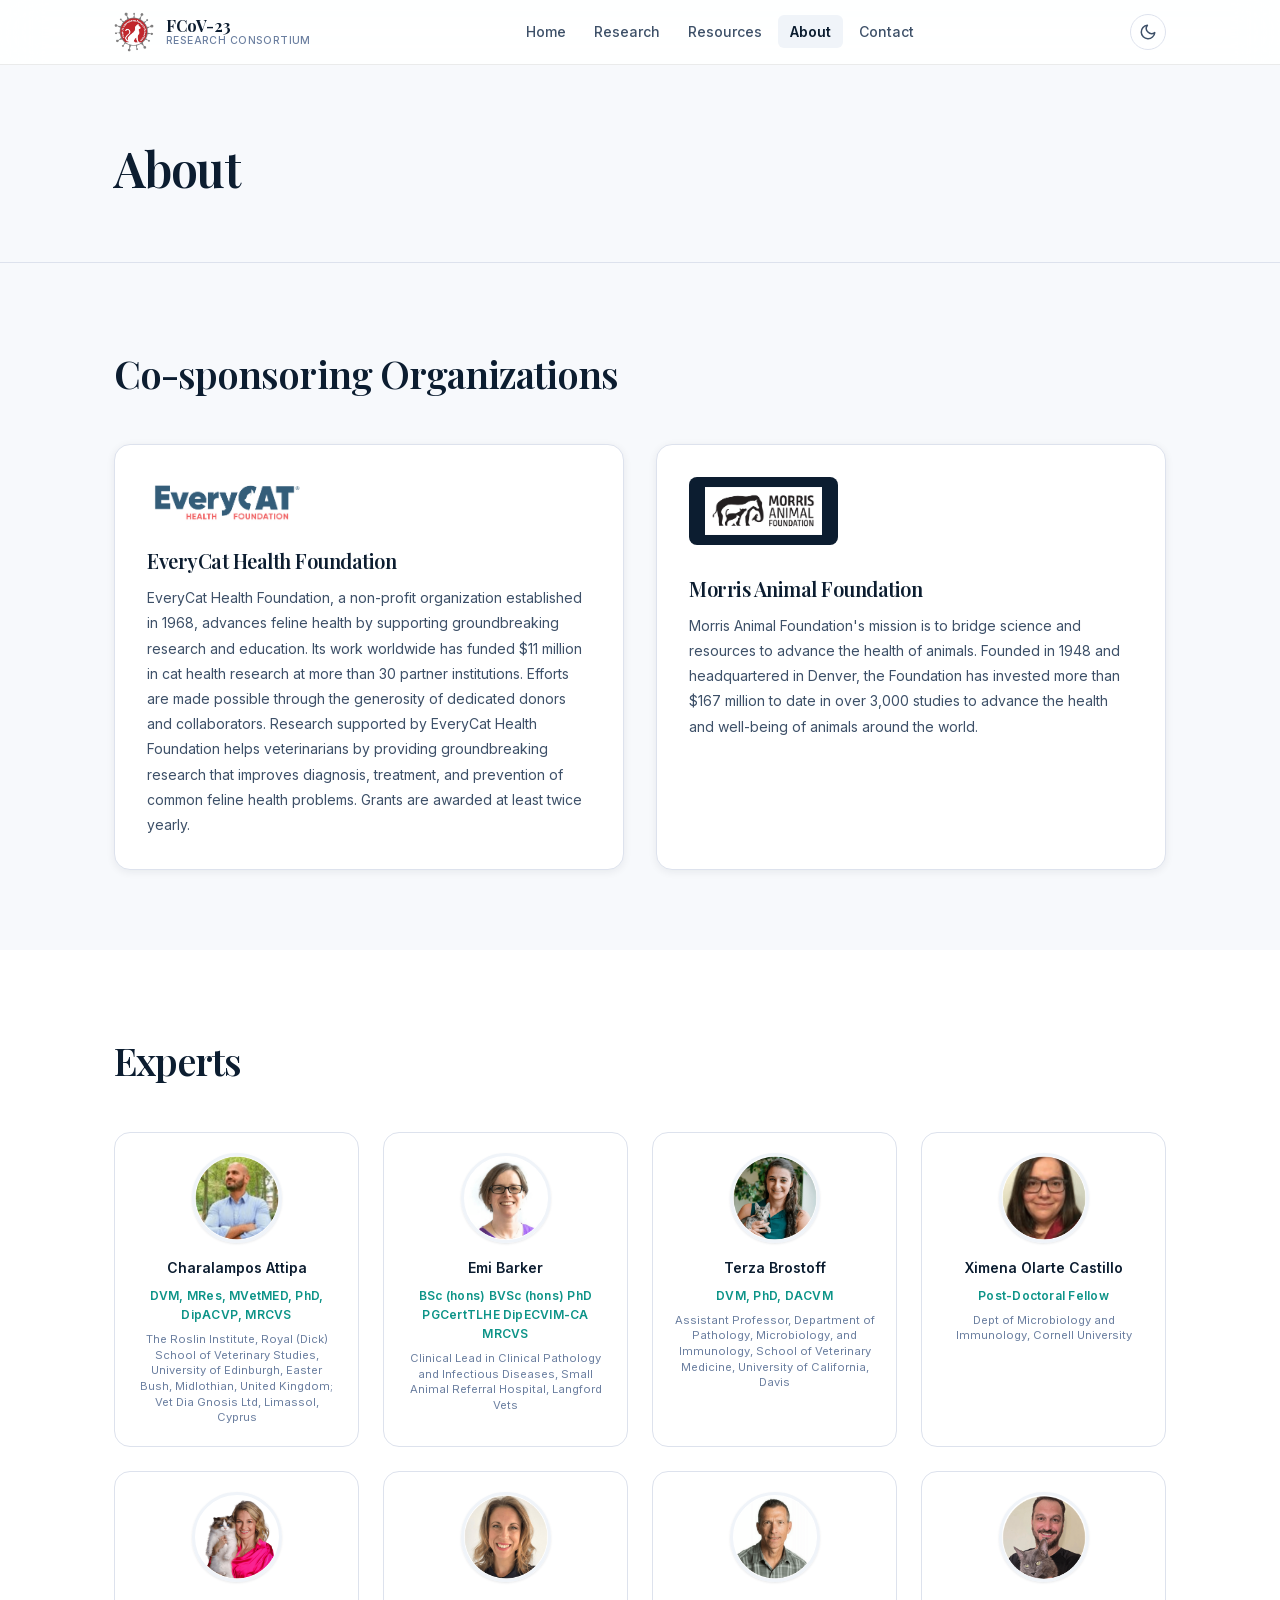
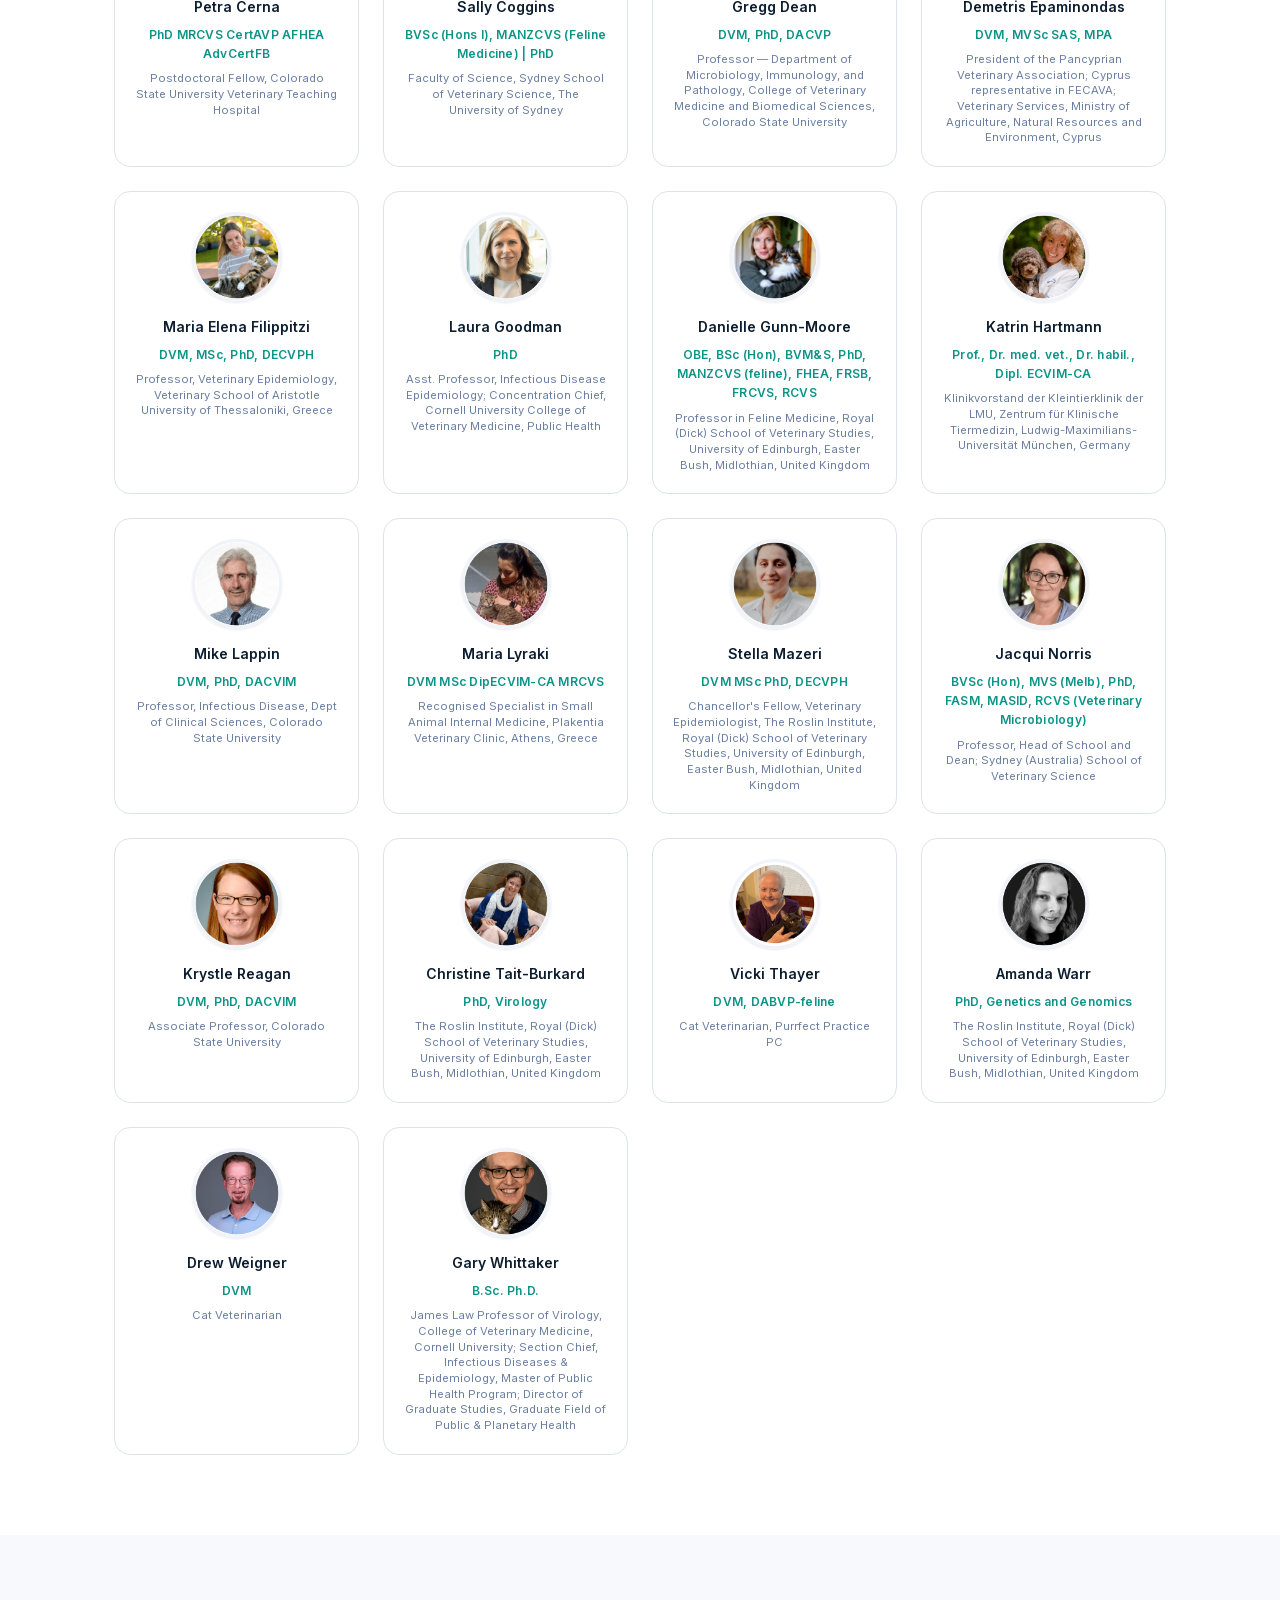
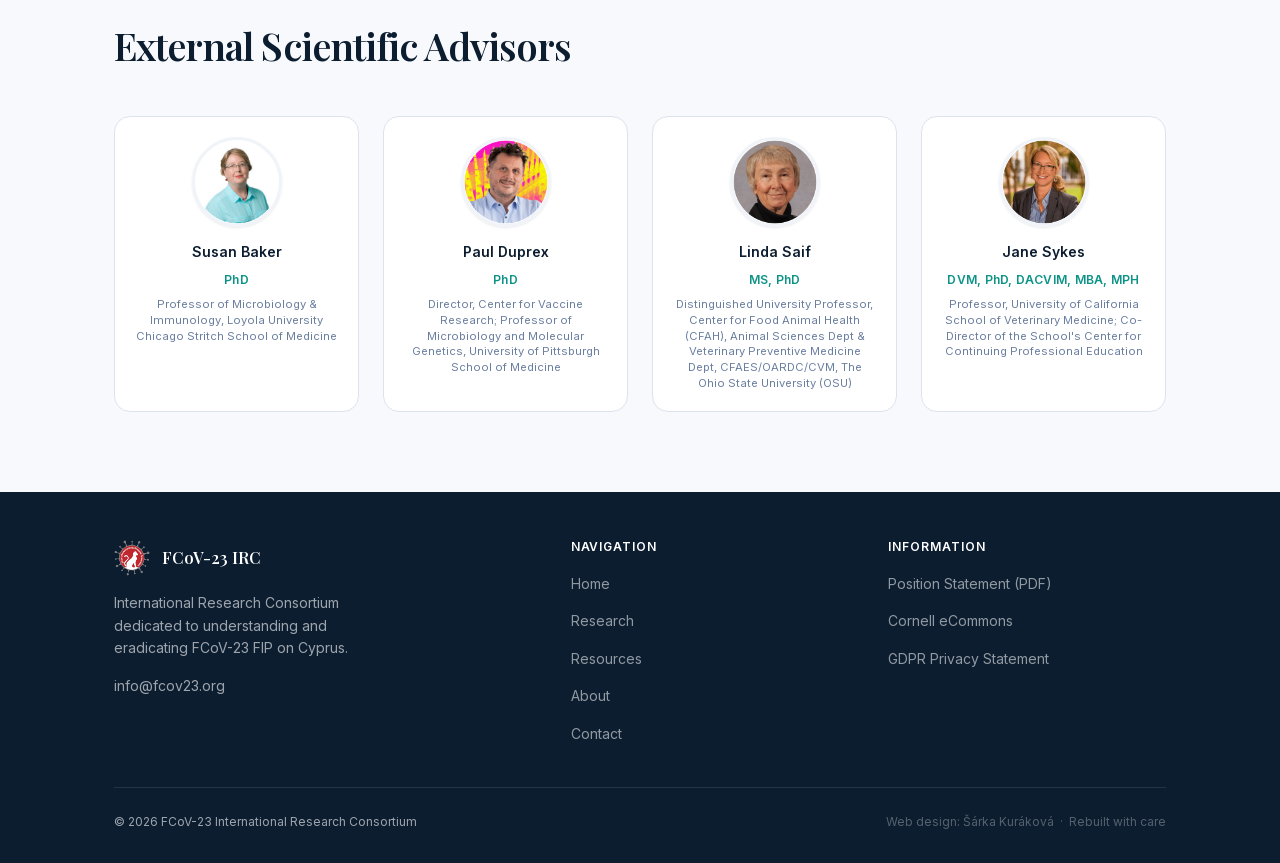
==== commit 77407ddd: "True 1:1 content parity with original fcov23.org Every page now mirrors the original wording, struct" ====
--- a/site/about.html
+++ b/site/about.html
@@ -8,14 +8,12 @@
   <meta property="og:title" content="About — FCoV-23 International Research Consortium">
   <meta property="og:description" content="Meet the international coalition of veterinary scientists united to end the FCoV-23 FIP epidemic on Cyprus.">
   <meta property="og:type" content="website">
-  <meta property="og:url" content="https://fcov23.org/about.html">
-  <meta property="og:image" content="https://fcov23.org/assets/images/Navrh-bez-nazvu-2-1.png">
+  <meta property="og:url" content="https://mr-mcateer.github.io/fcov-23/about.html">
+  <meta property="og:image" content="https://mr-mcateer.github.io/fcov-23/assets/images/Navrh-bez-nazvu-2-1.png">
   <meta property="og:site_name" content="FCoV-23 International Research Consortium">
   <meta name="theme-color" content="#0c1d30">
   <link rel="icon" href="assets/images/cropped-Navrh-bez-nazvu-2-1.png" type="image/png">
-  <link rel="preconnect" href="https://fonts.googleapis.com">
-  <link rel="preconnect" href="https://fonts.gstatic.com" crossorigin>
-  <link rel="stylesheet" href="https://fonts.googleapis.com/css2?family=Inter:wght@300;400;500;600;700&family=Playfair+Display:ital,wght@0,500;0,600;0,700;1,500;1,600&display=swap">
+  <link rel="stylesheet" href="assets/css/fonts.css">
   <link rel="stylesheet" href="assets/css/main.css">
   <link rel="stylesheet" href="assets/css/components.css">
   <script>(function(){var t=localStorage.getItem('fcov23-theme')||(window.matchMedia('(prefers-color-scheme: dark)').matches?'dark':'light');document.documentElement.setAttribute('data-theme',t);})();</script>
@@ -50,9 +48,7 @@
 
 <header class="page-hero">
   <div class="container">
-    <span class="eyebrow">The People Behind the Science</span>
     <h1>About</h1>
-    <p class="lead">An international coalition of veterinary scientists, epidemiologists, virologists, and clinicians united by one goal: ending the FCoV-23 FIP epidemic on Cyprus.</p>
   </div>
 </header>
 
@@ -62,8 +58,7 @@
   <section class="section section--subtle" aria-labelledby="sponsors-heading">
     <div class="container">
       <div class="section-header reveal">
-        <span class="eyebrow">Co-sponsoring Organizations</span>
-        <h2 id="sponsors-heading">Funded By</h2>
+        <h2 id="sponsors-heading">Co-sponsoring Organizations</h2>
       </div>
       <div class="sponsors-grid">
         <div class="sponsor-card reveal">
@@ -71,14 +66,14 @@
             <img src="assets/images/EveryCat_full-color_Logo_Large.jpg" alt="EveryCat Health Foundation logo" height="48" loading="lazy">
           </div>
           <h3>EveryCat Health Foundation</h3>
-          <p>EveryCat Health Foundation, a non-profit organization established in 1968, advances feline health by supporting groundbreaking research and education. Its work worldwide has funded $11 million in cat health research at more than 30 partner institutions. Efforts are made possible through the generosity of dedicated donors and collaborators. Research supported by EveryCat Health Foundation helps veterinarians by providing groundbreaking research that improves diagnosis, treatment, and prevention of common feline health problems.</p>
+          <p>EveryCat Health Foundation, a non-profit organization established in 1968, advances feline health by supporting groundbreaking research and education. Its work worldwide has funded $11 million in cat health research at more than 30 partner institutions. Efforts are made possible through the generosity of dedicated donors and collaborators. Research supported by EveryCat Health Foundation helps veterinarians by providing groundbreaking research that improves diagnosis, treatment, and prevention of common feline health problems. Grants are awarded at least twice yearly.</p>
         </div>
         <div class="sponsor-card reveal reveal-delay-1">
           <div class="sponsor-logo-wrap" style="background:#0c1d30;padding:10px 16px;border-radius:8px;display:inline-block">
             <img src="assets/images/MAF-Horiz-RGB_W.png" alt="Morris Animal Foundation logo" height="36" loading="lazy">
           </div>
           <h3>Morris Animal Foundation</h3>
-          <p>Morris Animal Foundation's mission is to bridge science and resources to advance the health of animals. Founded in 1948 and headquartered in Denver, the Foundation has invested more than $167 million to date in over 3,000 studies to advance the health and well-being of animals around the world. Morris Animal Foundation is the co-sponsor of the FCoV-23 IRC initiative.</p>
+          <p>Morris Animal Foundation's mission is to bridge science and resources to advance the health of animals. Founded in 1948 and headquartered in Denver, the Foundation has invested more than $167 million to date in over 3,000 studies to advance the health and well-being of animals around the world.</p>
         </div>
       </div>
     </div>
@@ -88,9 +83,7 @@
   <section class="section" aria-labelledby="experts-heading">
     <div class="container">
       <div class="section-header reveal">
-        <span class="eyebrow">Research Team</span>
-        <h2 id="experts-heading">Consortium Experts</h2>
-        <p>Specialists from universities across the United States, United Kingdom, Europe, and Australia contributing their expertise to combat FCoV-23.</p>
+        <h2 id="experts-heading">Experts</h2>
       </div>
       <div class="experts-grid">
 
@@ -98,41 +91,41 @@
           <img class="expert-photo" src="assets/images/13-min-1.png" alt="Dr. Charalampos Attipa" loading="lazy">
           <div class="expert-name">Charalampos Attipa</div>
           <div class="expert-creds">DVM, MRes, MVetMED, PhD, DipACVP, MRCVS</div>
-          <div class="expert-inst">The Roslin Institute, University of Edinburgh; Vet Dia Gnosis Ltd, Limassol, Cyprus</div>
+          <div class="expert-inst">The Roslin Institute, Royal (Dick) School of Veterinary Studies, University of Edinburgh, Easter Bush, Midlothian, United Kingdom; Vet Dia Gnosis Ltd, Limassol, Cyprus</div>
         </article>
 
         <article class="expert-card reveal reveal-delay-1">
           <img class="expert-photo" src="assets/images/20-min.png" alt="Dr. Emi Barker" loading="lazy">
           <div class="expert-name">Emi Barker</div>
-          <div class="expert-creds">BSc, BVSc, PhD, DipECVIM-CA, MRCVS</div>
-          <div class="expert-inst">Clinical Lead, Clinical Pathology &amp; Infectious Diseases, Langford Vets, University of Bristol</div>
+          <div class="expert-creds">BSc (hons) BVSc (hons) PhD PGCertTLHE DipECVIM-CA MRCVS</div>
+          <div class="expert-inst">Clinical Lead in Clinical Pathology and Infectious Diseases, Small Animal Referral Hospital, Langford Vets</div>
         </article>
 
         <article class="expert-card reveal reveal-delay-2">
           <img class="expert-photo" src="assets/images/1-min-1.png" alt="Dr. Terza Brostoff" loading="lazy">
           <div class="expert-name">Terza Brostoff</div>
           <div class="expert-creds">DVM, PhD, DACVM</div>
-          <div class="expert-inst">Assistant Professor, Dept. of Pathology, Microbiology &amp; Immunology, UC Davis School of Veterinary Medicine</div>
+          <div class="expert-inst">Assistant Professor, Department of Pathology, Microbiology, and Immunology, School of Veterinary Medicine, University of California, Davis</div>
         </article>
 
         <article class="expert-card reveal">
           <img class="expert-photo" src="assets/images/12-min.png" alt="Dr. Ximena Olarte Castillo" loading="lazy">
           <div class="expert-name">Ximena Olarte Castillo</div>
           <div class="expert-creds">Post-Doctoral Fellow</div>
-          <div class="expert-inst">Dept. of Microbiology and Immunology, Cornell University</div>
+          <div class="expert-inst">Dept of Microbiology and Immunology, Cornell University</div>
         </article>
 
         <article class="expert-card reveal reveal-delay-1">
           <img class="expert-photo" src="assets/images/3-min.png" alt="Dr. Petra Cerna" loading="lazy">
           <div class="expert-name">Petra Cerna</div>
-          <div class="expert-creds">PhD, MRCVS, CertAVP, AFHEA, AdvCertFB</div>
+          <div class="expert-creds">PhD MRCVS CertAVP AFHEA AdvCertFB</div>
           <div class="expert-inst">Postdoctoral Fellow, Colorado State University Veterinary Teaching Hospital</div>
         </article>
 
         <article class="expert-card reveal reveal-delay-2">
           <img class="expert-photo" src="assets/images/8-min-1.png" alt="Dr. Sally Coggins" loading="lazy">
           <div class="expert-name">Sally Coggins</div>
-          <div class="expert-creds">BVSc (Hons I), MANZCVS, PhD</div>
+          <div class="expert-creds">BVSc (Hons I), MANZCVS (Feline Medicine) | PhD</div>
           <div class="expert-inst">Faculty of Science, Sydney School of Veterinary Science, The University of Sydney</div>
         </article>
 
@@ -140,70 +133,70 @@
           <img class="expert-photo" src="assets/images/22-min.png" alt="Dr. Gregg Dean" loading="lazy">
           <div class="expert-name">Gregg Dean</div>
           <div class="expert-creds">DVM, PhD, DACVP</div>
-          <div class="expert-inst">Professor, Dept. of Microbiology, Immunology &amp; Pathology, Colorado State University</div>
+          <div class="expert-inst">Professor — Department of Microbiology, Immunology, and Pathology, College of Veterinary Medicine and Biomedical Sciences, Colorado State University</div>
         </article>
 
         <article class="expert-card reveal reveal-delay-1">
           <img class="expert-photo" src="assets/images/vicki-min-e1760424133825.png" alt="Dr. Demetris Epaminondas" loading="lazy">
           <div class="expert-name">Demetris Epaminondas</div>
           <div class="expert-creds">DVM, MVSc SAS, MPA</div>
-          <div class="expert-inst">President, Pancyprian Veterinary Association; Cyprus representative, FECAVA; Ministry of Agriculture, Cyprus</div>
+          <div class="expert-inst">President of the Pancyprian Veterinary Association; Cyprus representative in FECAVA; Veterinary Services, Ministry of Agriculture, Natural Resources and Environment, Cyprus</div>
         </article>
 
         <article class="expert-card reveal reveal-delay-2">
           <img class="expert-photo" src="assets/images/6-min.png" alt="Dr. Maria Elena Filippitzi" loading="lazy">
           <div class="expert-name">Maria Elena Filippitzi</div>
           <div class="expert-creds">DVM, MSc, PhD, DECVPH</div>
-          <div class="expert-inst">Professor, Veterinary Epidemiology, Aristotle University of Thessaloniki, Greece</div>
+          <div class="expert-inst">Professor, Veterinary Epidemiology, Veterinary School of Aristotle University of Thessaloniki, Greece</div>
         </article>
 
         <article class="expert-card reveal">
           <img class="expert-photo" src="assets/images/26-min-1.png" alt="Dr. Laura Goodman" loading="lazy">
           <div class="expert-name">Laura Goodman</div>
           <div class="expert-creds">PhD</div>
-          <div class="expert-inst">Asst. Professor, Infectious Disease Epidemiology; Concentration Chief, Cornell University College of Veterinary Medicine</div>
+          <div class="expert-inst">Asst. Professor, Infectious Disease Epidemiology; Concentration Chief, Cornell University College of Veterinary Medicine, Public Health</div>
         </article>
 
         <article class="expert-card reveal reveal-delay-1">
           <img class="expert-photo" src="assets/images/14-min.png" alt="Prof. Danielle Gunn-Moore" loading="lazy">
           <div class="expert-name">Danielle Gunn-Moore</div>
-          <div class="expert-creds">OBE, BVM&amp;S, PhD, MANZCVS, FRCVS</div>
-          <div class="expert-inst">Professor in Feline Medicine, Royal (Dick) School of Veterinary Studies, University of Edinburgh</div>
+          <div class="expert-creds">OBE, BSc (Hon), BVM&amp;S, PhD, MANZCVS (feline), FHEA, FRSB, FRCVS, RCVS</div>
+          <div class="expert-inst">Professor in Feline Medicine, Royal (Dick) School of Veterinary Studies, University of Edinburgh, Easter Bush, Midlothian, United Kingdom</div>
         </article>
 
         <article class="expert-card reveal reveal-delay-2">
           <img class="expert-photo" src="assets/images/27-min.png" alt="Prof. Katrin Hartmann" loading="lazy">
           <div class="expert-name">Katrin Hartmann</div>
-          <div class="expert-creds">Prof. Dr. med. vet., Dipl. ECVIM-CA</div>
-          <div class="expert-inst">Klinikvorstand der Kleintierklinik, Ludwig-Maximilians-Universität München, Germany</div>
+          <div class="expert-creds">Prof., Dr. med. vet., Dr. habil., Dipl. ECVIM-CA</div>
+          <div class="expert-inst">Klinikvorstand der Kleintierklinik der LMU, Zentrum für Klinische Tiermedizin, Ludwig-Maximilians-Universität München, Germany</div>
         </article>
 
         <article class="expert-card reveal">
           <img class="expert-photo" src="assets/images/5-min.png" alt="Dr. Mike Lappin" loading="lazy">
           <div class="expert-name">Mike Lappin</div>
           <div class="expert-creds">DVM, PhD, DACVIM</div>
-          <div class="expert-inst">Professor, Infectious Disease, Dept. of Clinical Sciences, Colorado State University</div>
+          <div class="expert-inst">Professor, Infectious Disease, Dept of Clinical Sciences, Colorado State University</div>
         </article>
 
         <article class="expert-card reveal reveal-delay-1">
           <img class="expert-photo" src="assets/images/4-min.png" alt="Dr. Maria Lyraki" loading="lazy">
           <div class="expert-name">Maria Lyraki</div>
-          <div class="expert-creds">DVM, MSc, DipECVIM-CA, MRCVS</div>
+          <div class="expert-creds">DVM MSc DipECVIM-CA MRCVS</div>
           <div class="expert-inst">Recognised Specialist in Small Animal Internal Medicine, Plakentia Veterinary Clinic, Athens, Greece</div>
         </article>
 
         <article class="expert-card reveal reveal-delay-2">
           <img class="expert-photo" src="assets/images/9-min-1.png" alt="Dr. Stella Mazeri" loading="lazy">
           <div class="expert-name">Stella Mazeri</div>
-          <div class="expert-creds">DVM, MSc, PhD, DECVPH</div>
-          <div class="expert-inst">Chancellor's Fellow, Veterinary Epidemiologist, The Roslin Institute, University of Edinburgh</div>
+          <div class="expert-creds">DVM MSc PhD, DECVPH</div>
+          <div class="expert-inst">Chancellor's Fellow, Veterinary Epidemiologist, The Roslin Institute, Royal (Dick) School of Veterinary Studies, University of Edinburgh, Easter Bush, Midlothian, United Kingdom</div>
         </article>
 
         <article class="expert-card reveal">
           <img class="expert-photo" src="assets/images/23-min.png" alt="Prof. Jacqui Norris" loading="lazy">
           <div class="expert-name">Jacqui Norris</div>
-          <div class="expert-creds">DVM, PhD, FASM</div>
-          <div class="expert-inst">Professor, Head of School &amp; Dean, Sydney School of Veterinary Science, University of Sydney</div>
+          <div class="expert-creds">BVSc (Hon), MVS (Melb), PhD, FASM, MASID, RCVS (Veterinary Microbiology)</div>
+          <div class="expert-inst">Professor, Head of School and Dean; Sydney (Australia) School of Veterinary Science</div>
         </article>
 
         <article class="expert-card reveal reveal-delay-1">
@@ -217,21 +210,21 @@
           <img class="expert-photo" src="assets/images/15-min.png" alt="Dr. Christine Tait-Burkard" loading="lazy">
           <div class="expert-name">Christine Tait-Burkard</div>
           <div class="expert-creds">PhD, Virology</div>
-          <div class="expert-inst">The Roslin Institute, Royal (Dick) School of Veterinary Studies, University of Edinburgh</div>
+          <div class="expert-inst">The Roslin Institute, Royal (Dick) School of Veterinary Studies, University of Edinburgh, Easter Bush, Midlothian, United Kingdom</div>
         </article>
 
         <article class="expert-card reveal">
           <img class="expert-photo" src="assets/images/vicki-min-1.png" alt="Dr. Vicki Thayer" loading="lazy">
           <div class="expert-name">Vicki Thayer</div>
-          <div class="expert-creds">DVM, DABVP (Feline)</div>
+          <div class="expert-creds">DVM, DABVP-feline</div>
           <div class="expert-inst">Cat Veterinarian, Purrfect Practice PC</div>
         </article>
 
         <article class="expert-card reveal reveal-delay-1">
           <img class="expert-photo" src="assets/images/1-min.png" alt="Dr. Amanda Warr" loading="lazy">
           <div class="expert-name">Amanda Warr</div>
-          <div class="expert-creds">PhD, Genetics &amp; Genomics</div>
-          <div class="expert-inst">The Roslin Institute, Royal (Dick) School of Veterinary Studies, University of Edinburgh</div>
+          <div class="expert-creds">PhD, Genetics and Genomics</div>
+          <div class="expert-inst">The Roslin Institute, Royal (Dick) School of Veterinary Studies, University of Edinburgh, Easter Bush, Midlothian, United Kingdom</div>
         </article>
 
         <article class="expert-card reveal reveal-delay-2">
@@ -244,8 +237,8 @@
         <article class="expert-card reveal">
           <img class="expert-photo" src="assets/images/21-min.png" alt="Prof. Gary Whittaker" loading="lazy">
           <div class="expert-name">Gary Whittaker</div>
-          <div class="expert-creds">B.Sc., Ph.D.</div>
-          <div class="expert-inst">James Law Professor of Virology, Cornell University; Section Chief, Infectious Diseases &amp; Epidemiology, MPH Program Director</div>
+          <div class="expert-creds">B.Sc. Ph.D.</div>
+          <div class="expert-inst">James Law Professor of Virology, College of Veterinary Medicine, Cornell University; Section Chief, Infectious Diseases &amp; Epidemiology, Master of Public Health Program; Director of Graduate Studies, Graduate Field of Public &amp; Planetary Health</div>
         </article>
 
       </div>
@@ -256,9 +249,7 @@
   <section class="section section--subtle" aria-labelledby="advisors-heading">
     <div class="container">
       <div class="section-header reveal">
-        <span class="eyebrow">Advisory Board</span>
         <h2 id="advisors-heading">External Scientific Advisors</h2>
-        <p>Distinguished scientists providing independent oversight and strategic scientific guidance.</p>
       </div>
       <div class="experts-grid" style="grid-template-columns:repeat(auto-fill,minmax(240px,1fr))">
 
@@ -280,42 +271,20 @@
           <img class="expert-photo" src="assets/images/4-min-1.png" alt="Dr. Linda Saif" loading="lazy">
           <div class="expert-name">Linda Saif</div>
           <div class="expert-creds">MS, PhD</div>
-          <div class="expert-inst">Distinguished University Professor, Center for Food Animal Health, The Ohio State University</div>
+          <div class="expert-inst">Distinguished University Professor, Center for Food Animal Health (CFAH), Animal Sciences Dept &amp; Veterinary Preventive Medicine Dept, CFAES/OARDC/CVM, The Ohio State University (OSU)</div>
         </article>
 
         <article class="expert-card reveal">
           <img class="expert-photo" src="assets/images/2-min.png" alt="Dr. Jane Sykes" loading="lazy">
           <div class="expert-name">Jane Sykes</div>
           <div class="expert-creds">DVM, PhD, DACVIM, MBA, MPH</div>
-          <div class="expert-inst">Professor, UC Davis School of Veterinary Medicine; Co-Director, Center for Continuing Professional Education</div>
+          <div class="expert-inst">Professor, University of California School of Veterinary Medicine; Co-Director of the School's Center for Continuing Professional Education</div>
         </article>
 
       </div>
     </div>
   </section>
 
-  <!-- Malcolm's Cats -->
-  <section class="section" aria-labelledby="crisis-heading">
-    <div class="container">
-      <div style="display:grid;grid-template-columns:1fr 1fr;gap:var(--sp-16);align-items:center">
-        <div class="reveal">
-          <span class="eyebrow">The Crisis That Started It All</span>
-          <h2 id="crisis-heading">Cyprus: Ground Zero</h2>
-          <p>FCoV-23 emerged on the island of Cyprus, spreading rapidly through the cat population. The epidemic prompted an urgent international response — bringing together veterinary scientists from four continents to understand, treat, and ultimately prevent the spread of this devastating disease.</p>
-          <p style="margin-top:var(--sp-4)">To date, approximately 10,000 cats are known to have died. The true toll is believed to be significantly higher.</p>
-          <div style="margin-top:var(--sp-6)">
-            <a href="research.html" class="arrow-link">See our research response</a>
-          </div>
-        </div>
-        <div class="reveal reveal-delay-1">
-          <img src="assets/images/Malcolms-Cats-shelter-yard-min-scaled-e1741040428672.jpg"
-               alt="Cats at a shelter in Cyprus affected by the FCoV-23 outbreak"
-               loading="lazy"
-               style="border-radius:var(--radius-lg);box-shadow:var(--shadow-lg);width:100%;object-fit:cover">
-        </div>
-      </div>
-    </div>
-  </section>
 
 </main>
 
--- a/site/assets/css/fonts.css
+++ b/site/assets/css/fonts.css
@@ -0,0 +1,60 @@
+/* ==========================================================
+   Self-hosted fonts — Inter & Playfair Display
+   ========================================================== */
+
+/* --- Inter (variable, latin-ext) --- */
+@font-face {
+  font-family: 'Inter';
+  font-style: normal;
+  font-weight: 300 700;
+  font-display: swap;
+  src: url('../fonts/inter-latin-ext.woff2') format('woff2');
+  unicode-range: U+0100-02BA, U+02BD-02C5, U+02C7-02CC, U+02CE-02D7, U+02DD-02FF, U+0304, U+0308, U+0329, U+1D00-1DBF, U+1E00-1E9F, U+1EF2-1EFF, U+2020, U+20A0-20AB, U+20AD-20C0, U+2113, U+2C60-2C7F, U+A720-A7FF;
+}
+/* --- Inter (variable, latin) --- */
+@font-face {
+  font-family: 'Inter';
+  font-style: normal;
+  font-weight: 300 700;
+  font-display: swap;
+  src: url('../fonts/inter-latin.woff2') format('woff2');
+  unicode-range: U+0000-00FF, U+0131, U+0152-0153, U+02BB-02BC, U+02C6, U+02DA, U+02DC, U+0304, U+0308, U+0329, U+2000-206F, U+20AC, U+2122, U+2191, U+2193, U+2212, U+2215, U+FEFF, U+FFFD;
+}
+
+/* --- Playfair Display normal (latin-ext) --- */
+@font-face {
+  font-family: 'Playfair Display';
+  font-style: normal;
+  font-weight: 500 700;
+  font-display: swap;
+  src: url('../fonts/playfair-normal-latin-ext.woff2') format('woff2');
+  unicode-range: U+0100-02BA, U+02BD-02C5, U+02C7-02CC, U+02CE-02D7, U+02DD-02FF, U+0304, U+0308, U+0329, U+1D00-1DBF, U+1E00-1E9F, U+1EF2-1EFF, U+2020, U+20A0-20AB, U+20AD-20C0, U+2113, U+2C60-2C7F, U+A720-A7FF;
+}
+/* --- Playfair Display normal (latin) --- */
+@font-face {
+  font-family: 'Playfair Display';
+  font-style: normal;
+  font-weight: 500 700;
+  font-display: swap;
+  src: url('../fonts/playfair-normal-latin.woff2') format('woff2');
+  unicode-range: U+0000-00FF, U+0131, U+0152-0153, U+02BB-02BC, U+02C6, U+02DA, U+02DC, U+0304, U+0308, U+0329, U+2000-206F, U+20AC, U+2122, U+2191, U+2193, U+2212, U+2215, U+FEFF, U+FFFD;
+}
+
+/* --- Playfair Display italic (latin-ext) --- */
+@font-face {
+  font-family: 'Playfair Display';
+  font-style: italic;
+  font-weight: 500 600;
+  font-display: swap;
+  src: url('../fonts/playfair-italic-latin-ext.woff2') format('woff2');
+  unicode-range: U+0100-02BA, U+02BD-02C5, U+02C7-02CC, U+02CE-02D7, U+02DD-02FF, U+0304, U+0308, U+0329, U+1D00-1DBF, U+1E00-1E9F, U+1EF2-1EFF, U+2020, U+20A0-20AB, U+20AD-20C0, U+2113, U+2C60-2C7F, U+A720-A7FF;
+}
+/* --- Playfair Display italic (latin) --- */
+@font-face {
+  font-family: 'Playfair Display';
+  font-style: italic;
+  font-weight: 500 600;
+  font-display: swap;
+  src: url('../fonts/playfair-italic-latin.woff2') format('woff2');
+  unicode-range: U+0000-00FF, U+0131, U+0152-0153, U+02BB-02BC, U+02C6, U+02DA, U+02DC, U+0304, U+0308, U+0329, U+2000-206F, U+20AC, U+2122, U+2191, U+2193, U+2212, U+2215, U+FEFF, U+FFFD;
+}
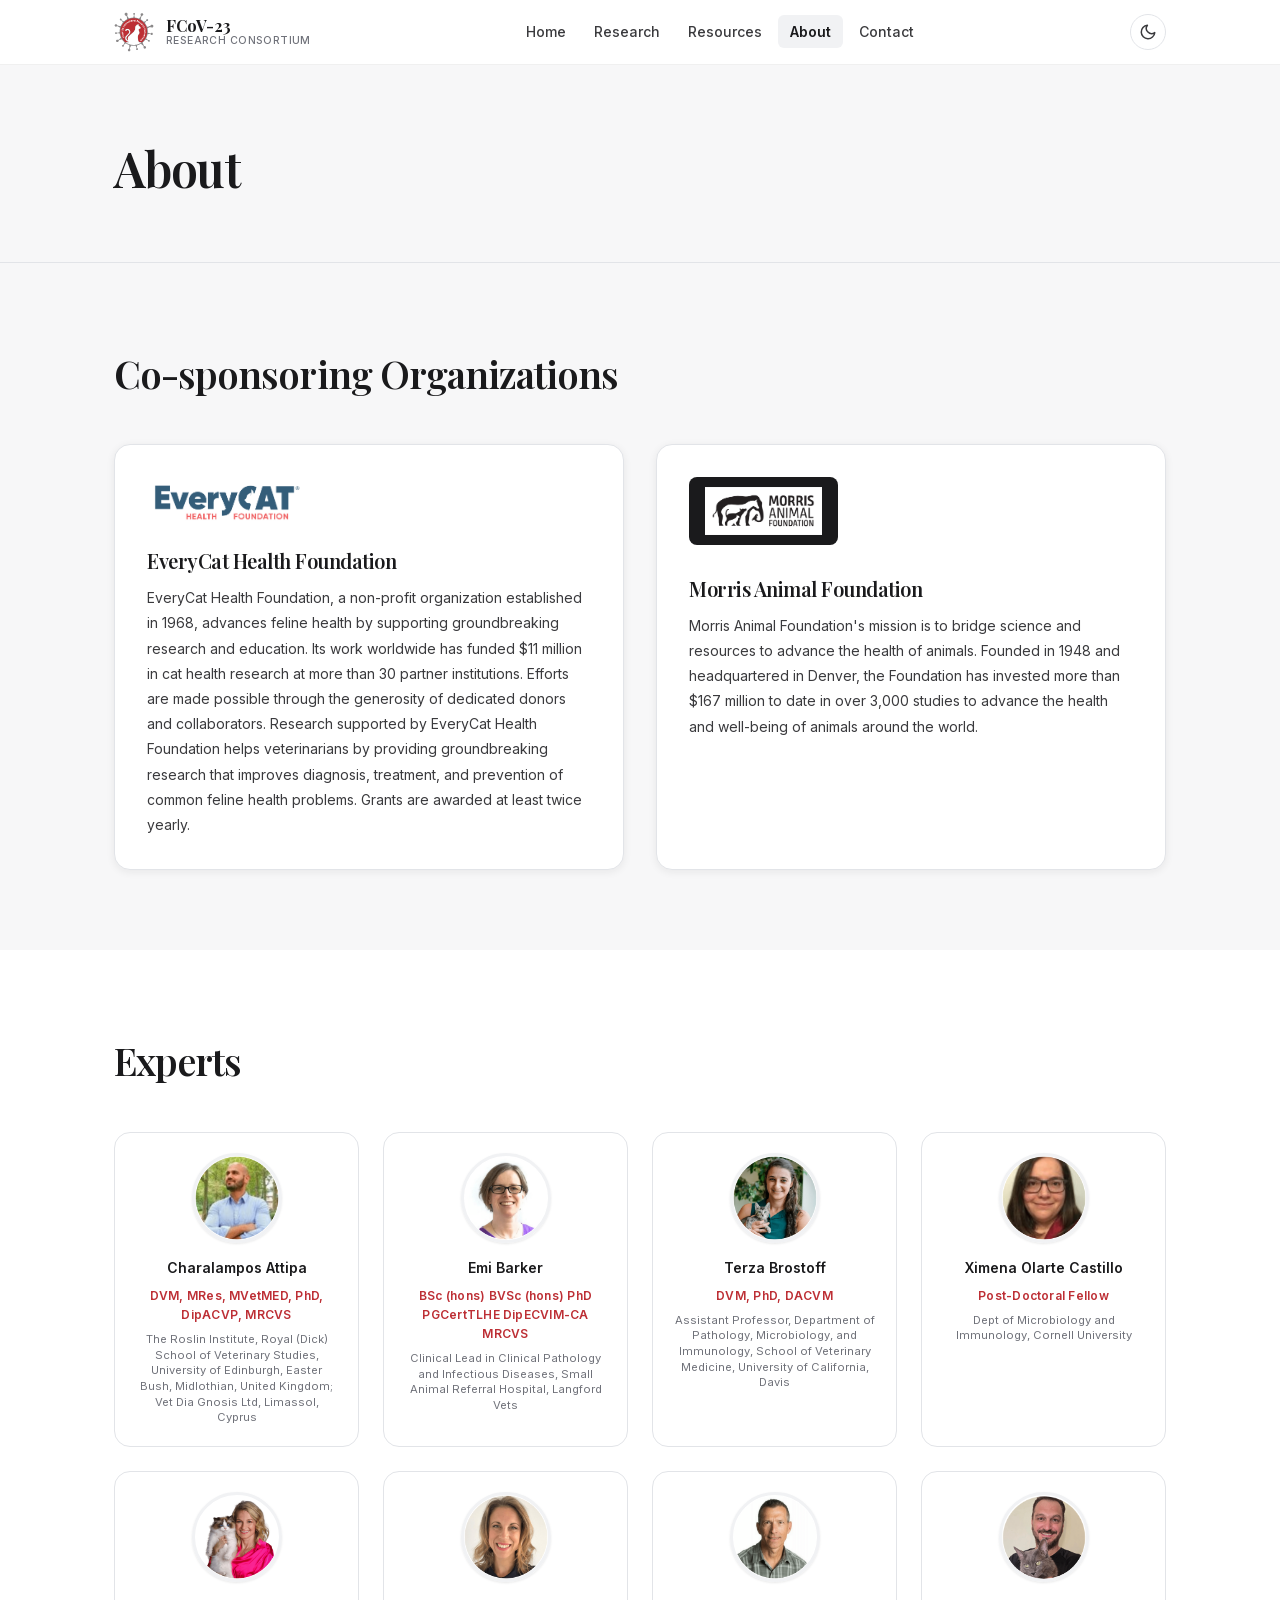
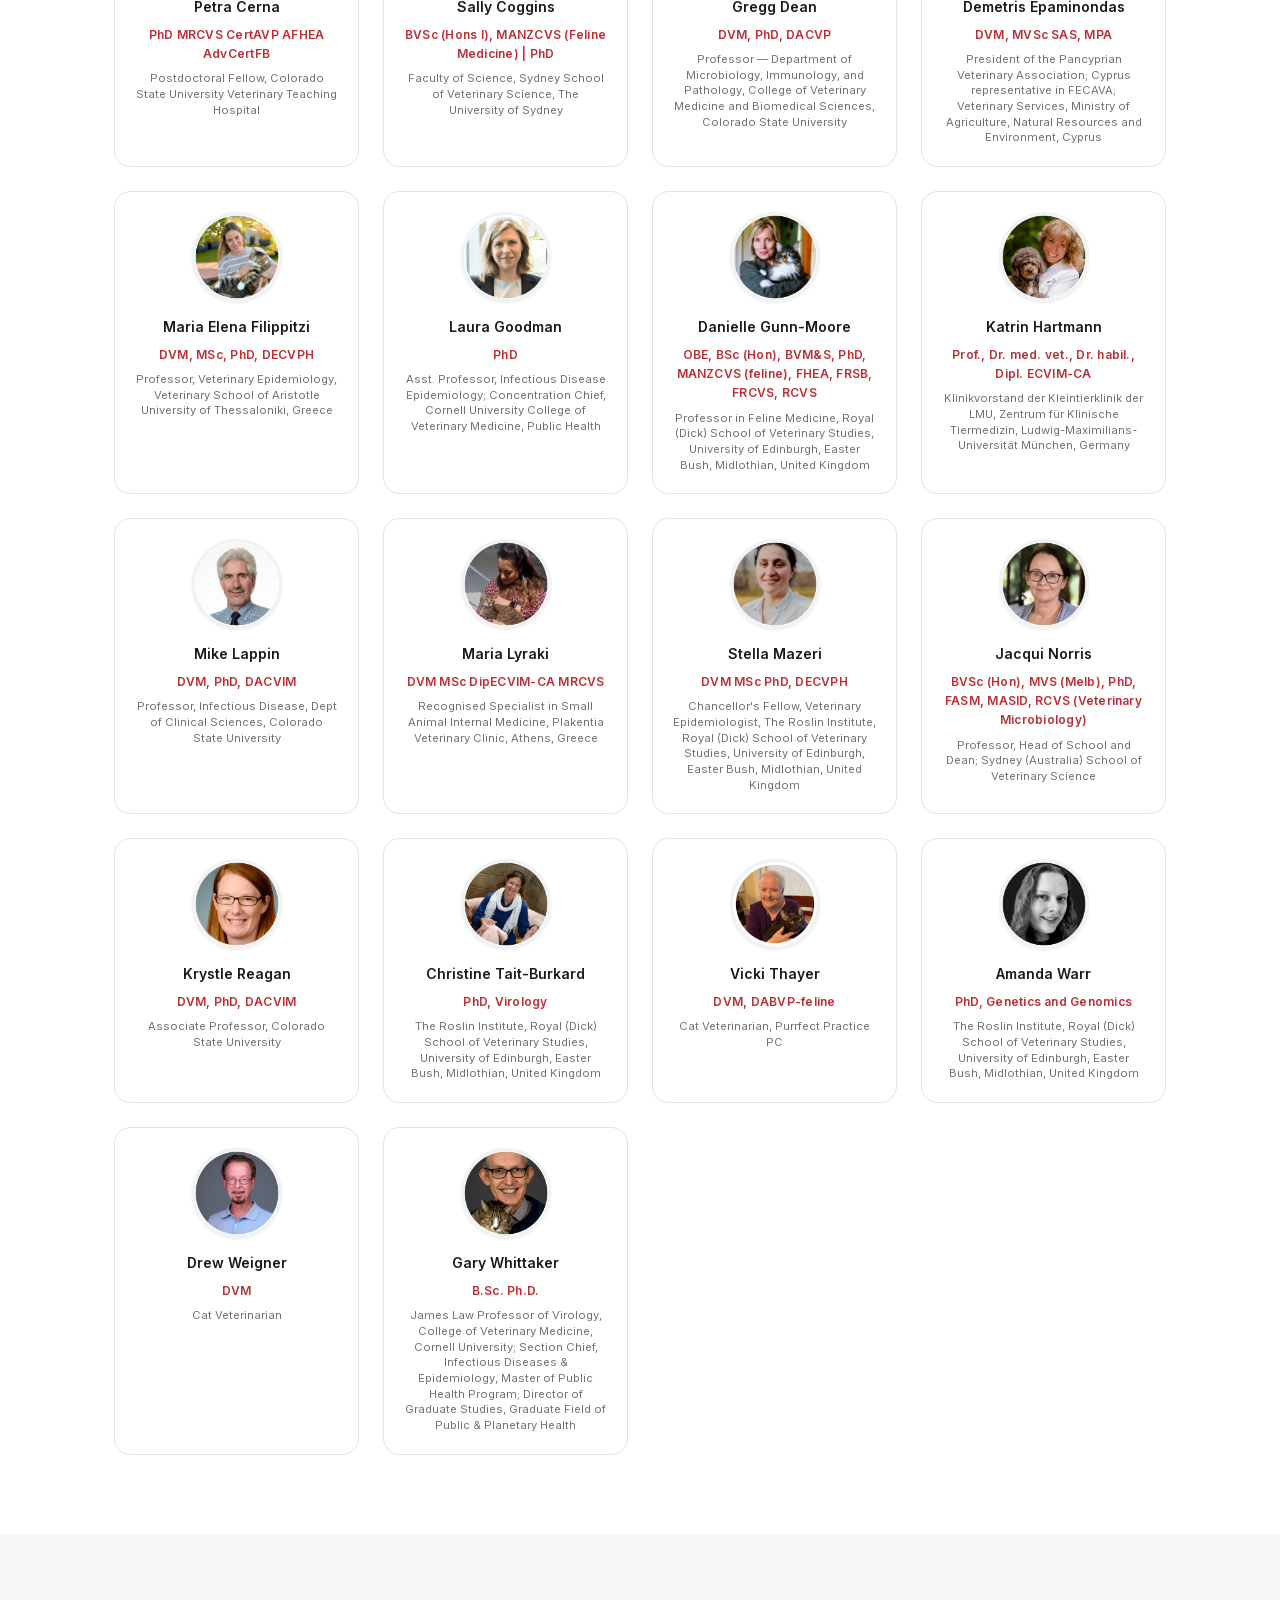
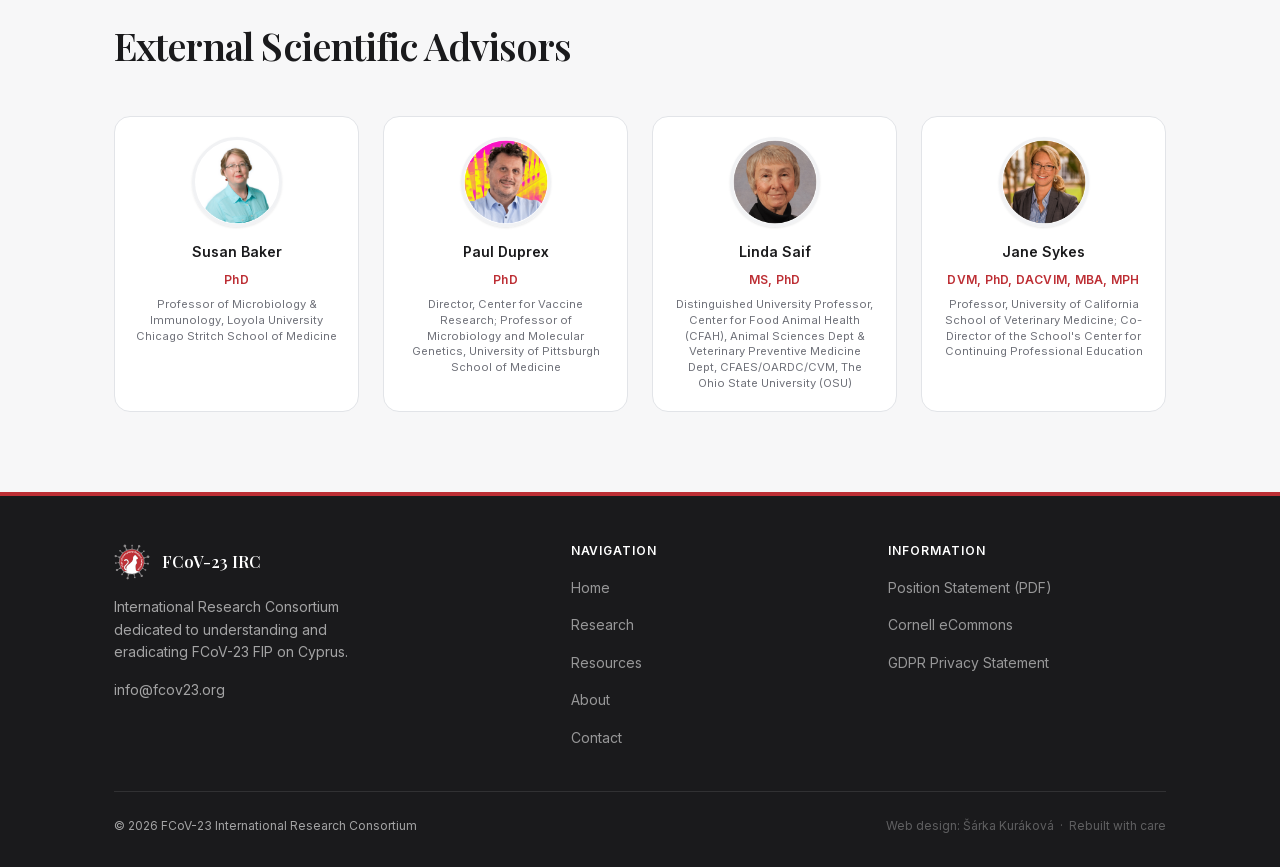
==== commit 5c9bcc35: "Restore brand identity: red/white theme, vectorized logo, shelter-cats hero - Vectorize FCoV-23 IRC " ====
--- a/site/about.html
+++ b/site/about.html
@@ -8,11 +8,12 @@
   <meta property="og:title" content="About — FCoV-23 International Research Consortium">
   <meta property="og:description" content="Meet the international coalition of veterinary scientists united to end the FCoV-23 FIP epidemic on Cyprus.">
   <meta property="og:type" content="website">
-  <meta property="og:url" content="https://mr-mcateer.github.io/fcov-23/about.html">
-  <meta property="og:image" content="https://mr-mcateer.github.io/fcov-23/assets/images/Navrh-bez-nazvu-2-1.png">
+  <meta property="og:url" content="https://fcov23.org/about.html">
+  <meta property="og:image" content="https://fcov23.org/assets/images/logo.svg">
   <meta property="og:site_name" content="FCoV-23 International Research Consortium">
-  <meta name="theme-color" content="#0c1d30">
-  <link rel="icon" href="assets/images/cropped-Navrh-bez-nazvu-2-1.png" type="image/png">
+  <meta name="theme-color" content="#bd2f35">
+  <link rel="icon" href="assets/images/logo.svg" type="image/svg+xml">
+  <link rel="alternate icon" href="assets/images/cropped-Navrh-bez-nazvu-2-1.png" type="image/png">
   <link rel="stylesheet" href="assets/css/fonts.css">
   <link rel="stylesheet" href="assets/css/main.css">
   <link rel="stylesheet" href="assets/css/components.css">
@@ -23,7 +24,7 @@
 <nav class="site-nav" role="navigation" aria-label="Main navigation">
   <div class="container nav-inner">
     <a href="index.html" class="nav-logo" aria-label="FCoV-23 Home">
-      <img src="assets/images/Navrh-bez-nazvu-2-1.png" alt="FCoV-23 IRC Logo" width="40" height="40">
+      <img src="assets/images/logo.svg" alt="FCoV-23 IRC Logo" width="40" height="40">
       <div class="nav-logo-text">
         <span class="nav-logo-name">FCoV-23</span>
         <span class="nav-logo-sub">Research Consortium</span>
@@ -69,7 +70,7 @@
           <p>EveryCat Health Foundation, a non-profit organization established in 1968, advances feline health by supporting groundbreaking research and education. Its work worldwide has funded $11 million in cat health research at more than 30 partner institutions. Efforts are made possible through the generosity of dedicated donors and collaborators. Research supported by EveryCat Health Foundation helps veterinarians by providing groundbreaking research that improves diagnosis, treatment, and prevention of common feline health problems. Grants are awarded at least twice yearly.</p>
         </div>
         <div class="sponsor-card reveal reveal-delay-1">
-          <div class="sponsor-logo-wrap" style="background:#0c1d30;padding:10px 16px;border-radius:8px;display:inline-block">
+          <div class="sponsor-logo-wrap" style="background:var(--color-gray-900,#1a1a1c);padding:10px 16px;border-radius:8px;display:inline-block">
             <img src="assets/images/MAF-Horiz-RGB_W.png" alt="Morris Animal Foundation logo" height="36" loading="lazy">
           </div>
           <h3>Morris Animal Foundation</h3>
@@ -293,7 +294,7 @@
     <div class="footer-grid">
       <div class="footer-brand">
         <div class="footer-logo-wrap">
-          <img src="assets/images/Navrh-bez-nazvu-2-1.png" alt="FCoV-23 IRC" width="36" height="36">
+          <img src="assets/images/logo.svg" alt="FCoV-23 IRC" width="36" height="36">
           <span class="footer-org-name">FCoV-23 IRC</span>
         </div>
         <p class="footer-desc">International Research Consortium dedicated to understanding and eradicating FCoV-23 FIP on Cyprus.</p>
--- a/site/assets/css/main.css
+++ b/site/assets/css/main.css
@@ -60,7 +60,7 @@
 }
 .section--subtle { background: var(--bg-subtle); }
 .section--dark {
-  background: var(--navy-900, #0c1d30);
+  background: var(--color-gray-900, #1a1a1c);
   color: #fff;
 }
 
--- a/site/assets/css/components.css
+++ b/site/assets/css/components.css
@@ -154,93 +154,94 @@
   .nav-logo-text { display: none; }
 }
 
-/* ---- Hero ---- */
+/* ---- Hero (editorial, two-column, white) ---- */
 .hero {
   position: relative;
-  min-height: 100svh;
-  display: flex;
-  flex-direction: column;
-  justify-content: flex-end;
-  padding-bottom: var(--sp-20);
-  overflow: hidden;
-  color: #fff;
-}
-.hero-bg {
-  position: absolute;
-  inset: 0;
-  background-image: url('../images/cat_home.png');
-  background-size: cover;
-  background-position: center 30%;
-  z-index: 0;
-}
-.hero-overlay {
-  position: absolute;
-  inset: 0;
-  background: linear-gradient(
-    to bottom,
-    rgba(7,15,26,0.15) 0%,
-    rgba(7,15,26,0.30) 40%,
-    rgba(7,15,26,0.80) 75%,
-    rgba(7,15,26,0.95) 100%
-  );
-  z-index: 1;
-}
-.hero-content {
-  position: relative;
-  z-index: 2;
-  max-width: 760px;
+  padding: calc(64px + var(--sp-16)) 0 var(--sp-16);
+  background: var(--bg);
+  color: var(--text-primary);
+}
+.hero-grid {
+  display: grid;
+  grid-template-columns: 1.05fr 1fr;
+  gap: clamp(var(--sp-8), 6vw, var(--sp-16));
+  align-items: center;
+}
+@media (max-width: 900px) {
+  .hero-grid { grid-template-columns: 1fr; gap: var(--sp-10); }
+}
+.hero-eyebrow-logo {
+  display: flex;
+  align-items: center;
+  gap: var(--sp-5);
+  margin-bottom: var(--sp-6);
+}
+.hero-logo {
+  width: clamp(88px, 12vw, 132px);
+  height: auto;
+  flex-shrink: 0;
+}
+.hero-brand {
+  font-family: var(--font-sans);
+  font-size: clamp(var(--text-4xl), 7.2vw, 4.5rem);
+  font-weight: 700;
+  line-height: 0.95;
+  letter-spacing: -0.035em;
+  color: var(--accent);
+  margin: 0;
 }
 .hero h1 {
-  color: #fff;
-  font-size: clamp(var(--text-4xl), 6vw, var(--text-6xl));
-  font-weight: 700;
-  margin-bottom: var(--sp-6);
-}
-.hero h1 em {
-  display: block;
-  font-style: italic;
-  font-weight: 500;
-  opacity: 0.85;
-  font-size: 0.65em;
+  font-family: var(--font-sans);
+  font-size: clamp(var(--text-2xl), 3.4vw, var(--text-4xl));
+  font-weight: 600;
+  color: var(--text-primary);
+  letter-spacing: -0.01em;
+  margin: var(--sp-3) 0 var(--sp-6);
+  line-height: 1.2;
 }
 .hero-body {
   font-size: var(--text-lg);
   line-height: var(--leading-loose);
-  color: rgba(255,255,255,0.85);
-  max-width: 58ch;
+  color: var(--text-secondary);
+  max-width: 56ch;
   margin-bottom: var(--sp-8);
 }
 .hero-actions { display: flex; flex-wrap: wrap; gap: var(--sp-3); }
 
-/* Scroll indicator */
-.scroll-hint {
+.hero-figure {
+  position: relative;
+  aspect-ratio: 1 / 1;
+  max-width: 540px;
+  margin-inline: auto;
+  justify-self: end;
+}
+@media (max-width: 900px) { .hero-figure { justify-self: center; max-width: 420px; } }
+.hero-figure img {
+  width: 100%;
+  height: 100%;
+  object-fit: cover;
+  border-radius: var(--radius-full);
+  box-shadow: var(--shadow-lg);
+  display: block;
+}
+.hero-figure figcaption {
   position: absolute;
-  bottom: var(--sp-8);
-  right: var(--sp-8);
-  z-index: 2;
-  display: flex;
-  flex-direction: column;
-  align-items: center;
-  gap: var(--sp-2);
-  color: rgba(255,255,255,0.5);
+  bottom: -28px;
+  left: 50%;
+  transform: translateX(-50%);
   font-size: var(--text-xs);
-  letter-spacing: var(--tracking-wider);
+  color: var(--text-muted);
+  letter-spacing: var(--tracking-wide);
   text-transform: uppercase;
-}
-.scroll-hint svg {
-  width: 20px; height: 20px;
-  animation: bounce 2s ease infinite;
-}
-@keyframes bounce {
-  0%,100% { transform: translateY(0); }
-  50% { transform: translateY(6px); }
+  white-space: nowrap;
 }
 
 /* ---- Stats Bar ---- */
 .stats-bar {
-  background: var(--color-navy-900, #0c1d30);
+  background: var(--color-gray-900, #1a1a1c);
   color: #fff;
   padding-block: var(--sp-6);
+  border-top: 4px solid var(--accent);
 }
 [data-theme="dark"] .stats-bar { background: var(--bg-surface); border-top: 1px solid var(--border); }
 .stats-grid {
@@ -253,7 +254,7 @@
   font-family: var(--font-display);
   font-size: var(--text-3xl);
   font-weight: 700;
-  color: var(--color-teal-400);
+  color: #fff;
   letter-spacing: var(--tracking-tight);
   line-height: 1;
 }
@@ -570,7 +571,7 @@
   box-shadow: var(--shadow-lg);
   width: 100%;
   object-fit: contain;
-  background: #0c1d30;
+  background: var(--color-gray-900, #1a1a1c);
   padding: var(--sp-4);
 }
 .spike-caption {
@@ -582,9 +583,10 @@
 
 /* ---- Page Footer ---- */
 .site-footer {
-  background: var(--color-navy-900, #0c1d30);
+  background: var(--color-gray-900, #1a1a1c);
   color: rgba(255,255,255,0.6);
   padding-block: var(--sp-12) var(--sp-8);
+  border-top: 4px solid var(--accent);
 }
 [data-theme="dark"] .site-footer { background: var(--bg-subtle); border-top: 1px solid var(--border); }
 .footer-grid {
@@ -674,7 +676,7 @@
 
 /* ---- Genomic Sequencing Banner ---- */
 .genomic-banner {
-  background: linear-gradient(135deg, var(--accent), var(--color-navy-700, #1e3a5f));
+  background: linear-gradient(135deg, var(--accent), var(--color-red-800, #811419));
   color: #fff;
   border-radius: var(--radius-xl);
   padding: var(--sp-10) var(--sp-12);
